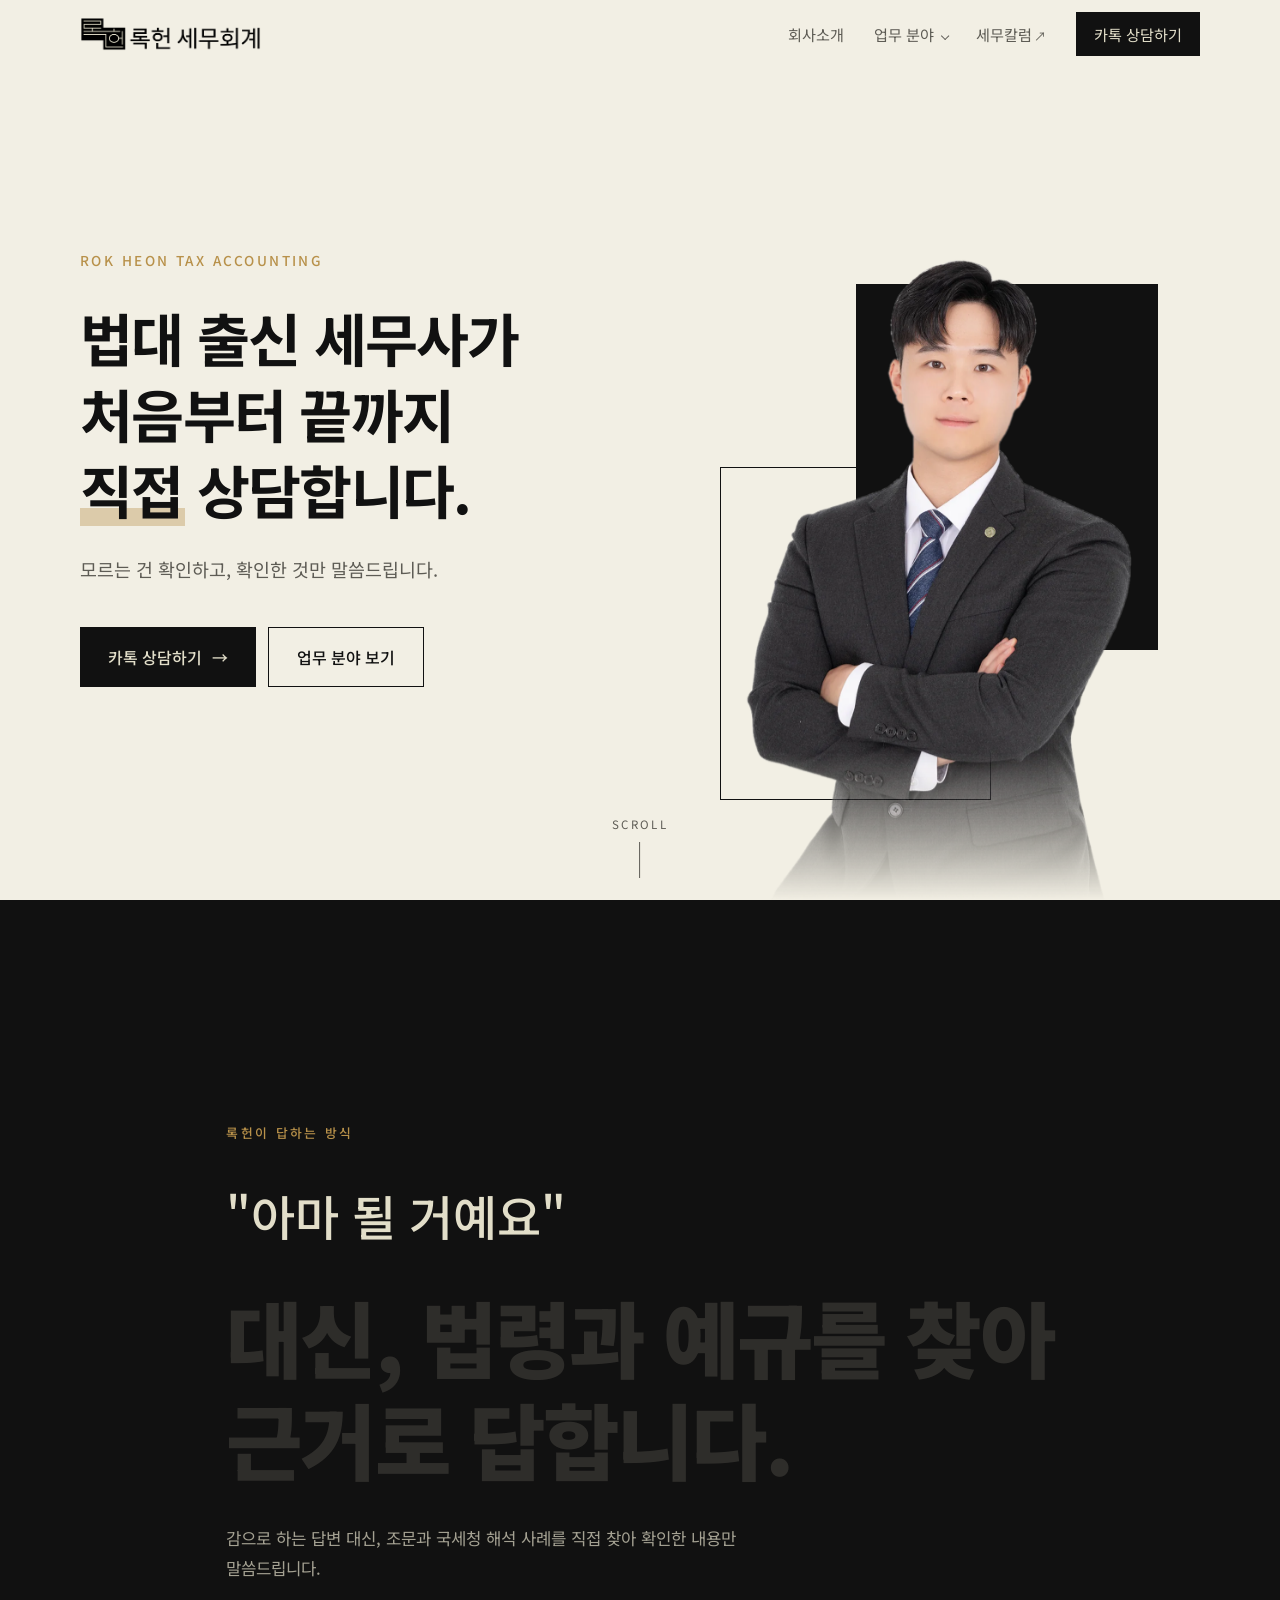
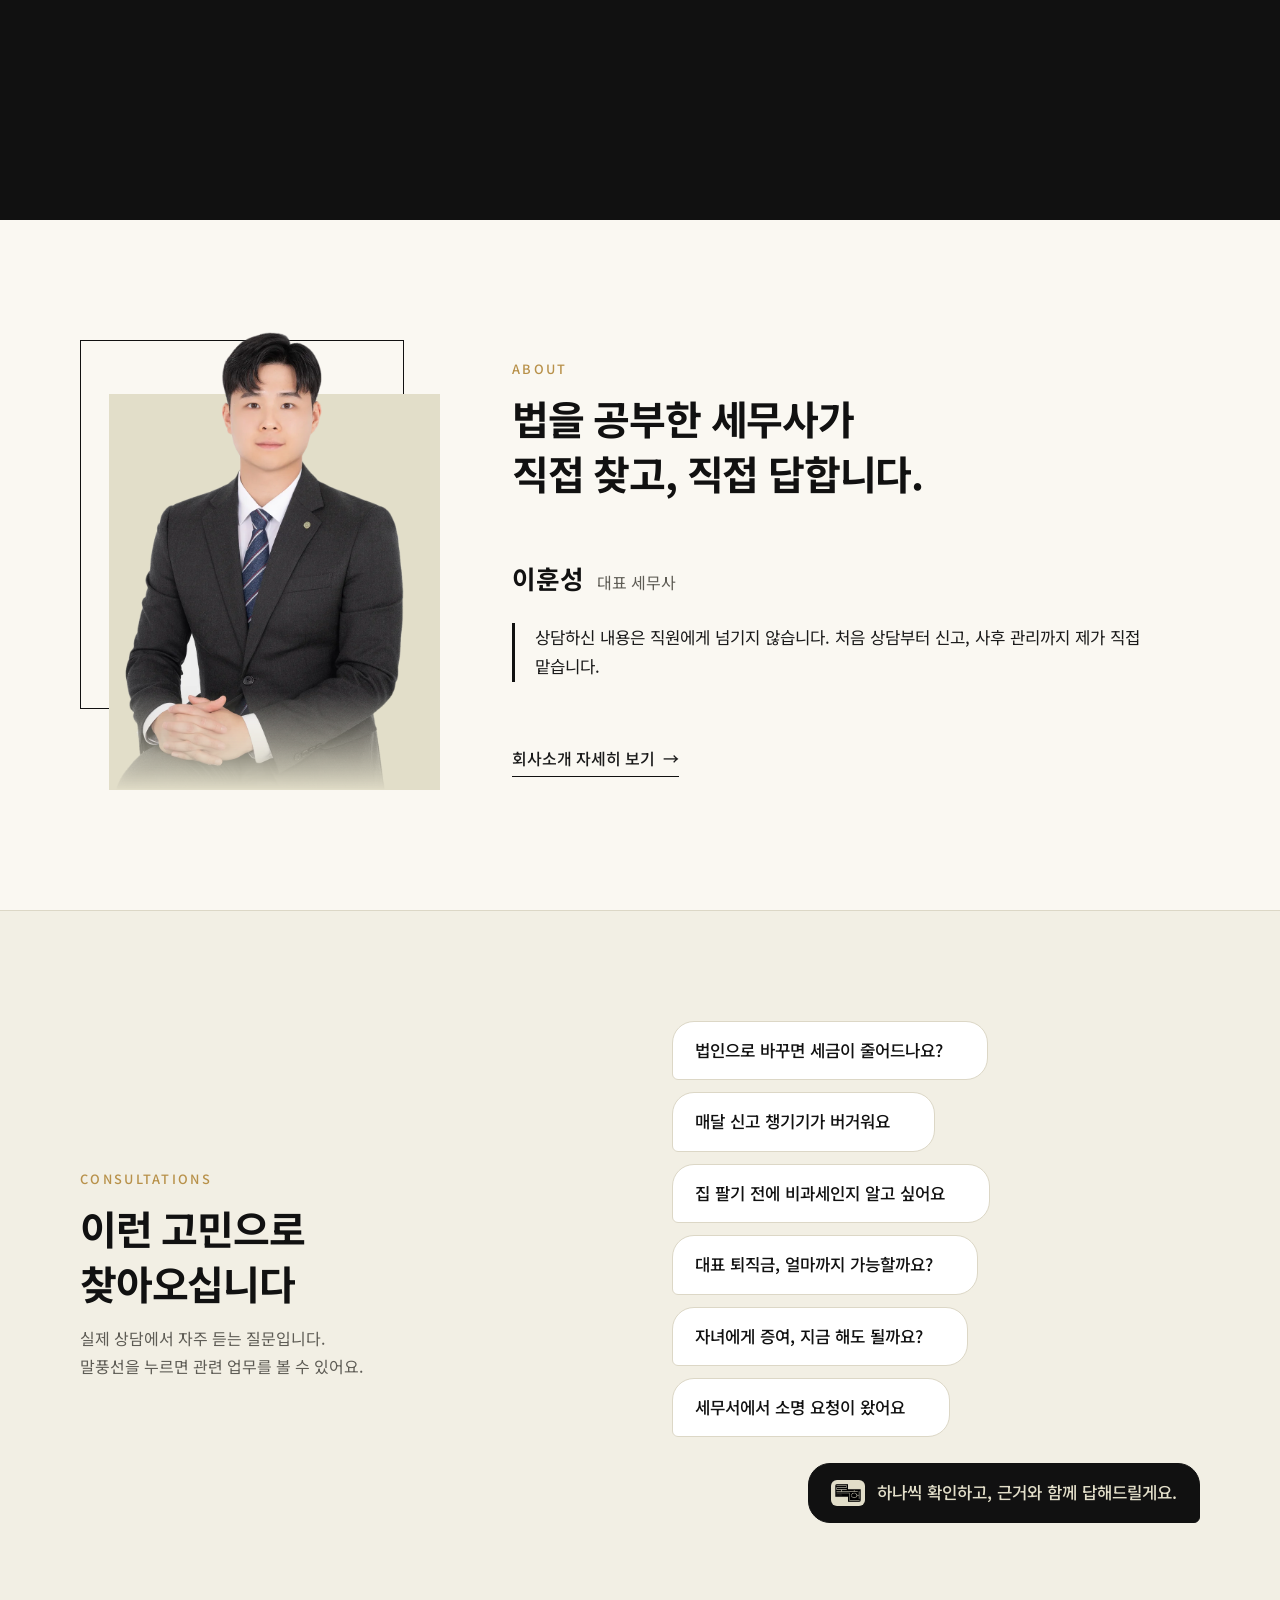
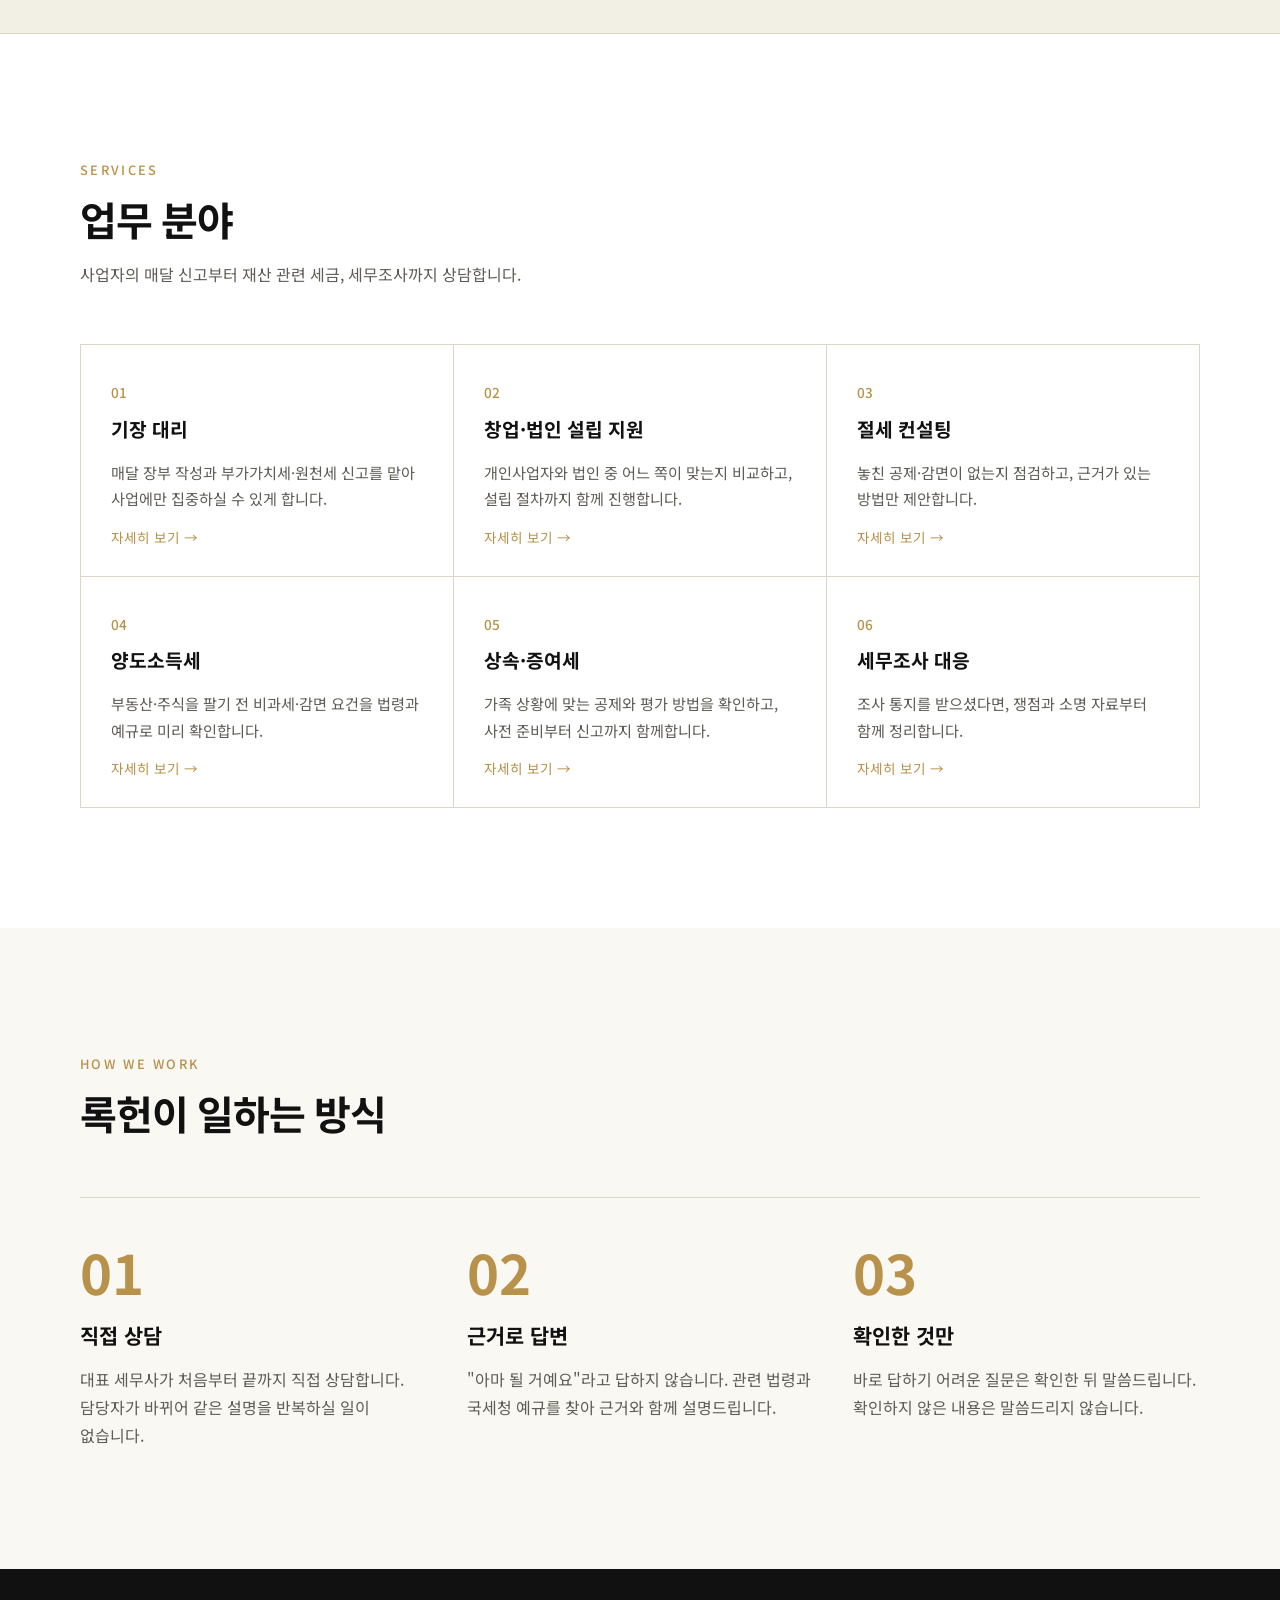
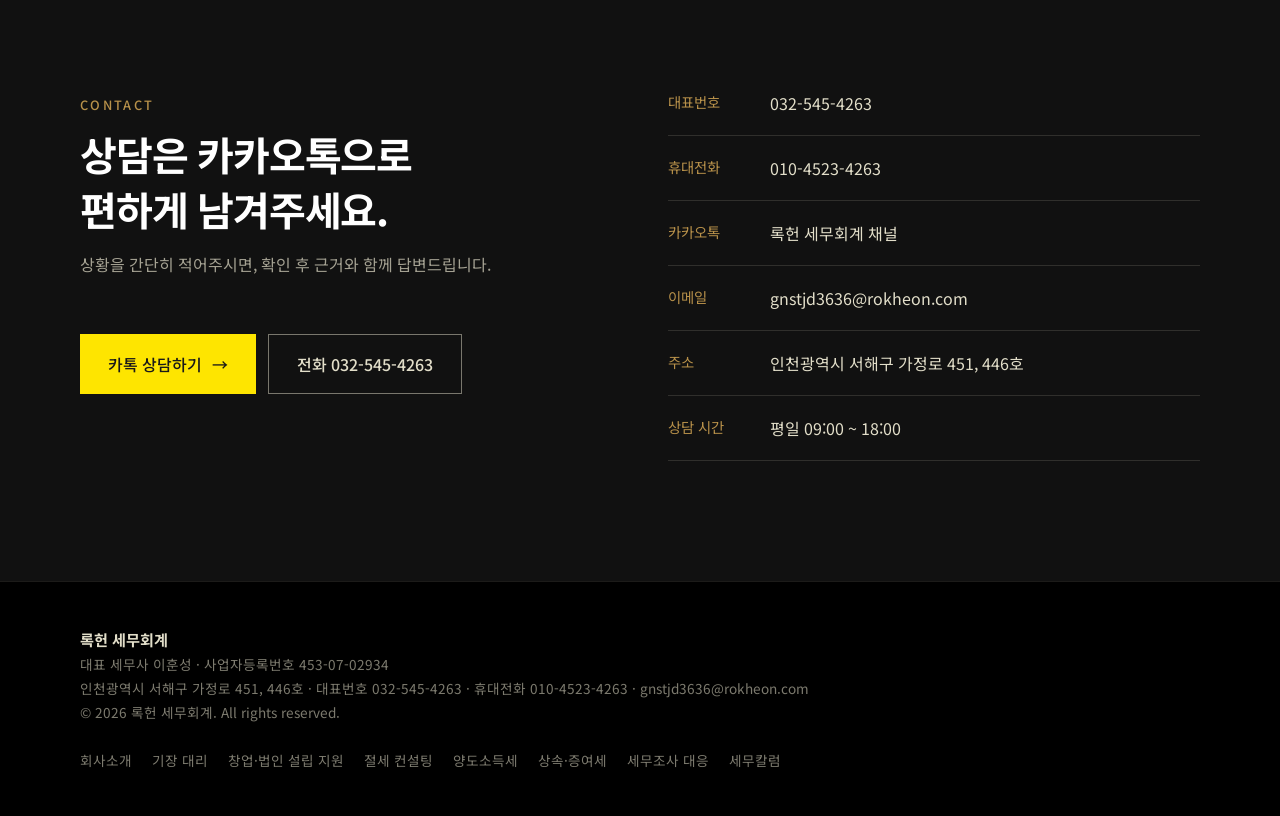
==== index.html @ 5a75ec94 "홈페이지: '이런 고민으로 찾아오십니다'를 메신저 말풍선 대화 형태로 간소화 Co-Authored-By: Claude Opus 5.5 <noreply@anthropic.com>" ====
<!doctype html>
<html lang="ko">
<head>
<meta charset="utf-8">
<meta name="viewport" content="width=device-width, initial-scale=1">
<title>록헌 세무회계</title>
<meta name="description" content="법대 출신 세무사가 처음부터 끝까지 직접 상담합니다. 법령과 예규를 근거로 답하는 록헌 세무회계.">
<meta property="og:title" content="록헌 세무회계">
<meta property="og:description" content="법대 출신 세무사가 처음부터 끝까지 직접 상담합니다. 법령과 예규를 근거로 답하는 록헌 세무회계.">
<link rel="icon" href="이미지/심볼.png">
<link rel="preconnect" href="https://fonts.googleapis.com">
<link rel="preconnect" href="https://fonts.gstatic.com" crossorigin>
<link href="https://fonts.googleapis.com/css2?family=Noto+Sans+KR:wght@400;500;700;900&display=swap" rel="stylesheet">
<link rel="stylesheet" href="css/style.css">
<script>document.documentElement.classList.add('js');</script>
</head>
<body>

<!-- 이 파일은 build.py가 만든 결과물입니다. 직접 고치지 말고 build.py 또는 _원본을 고친 뒤 다시 실행하세요. -->
<header class="site">
  <div class="wrap nav">
    <a href="index.html" class="logo"><img src="이미지/로고_가로.png" alt="록헌 세무회계"></a>
    <button class="burger" aria-label="메뉴 열기" aria-expanded="false"><i></i></button>
    <nav class="menu">
      <a href="about.html">회사소개</a>
      <div class="dd">
        <button class="dd-btn" aria-expanded="false">업무 분야<span class="chev"></span></button>
        <div class="dd-panel">
          <a href="services/bookkeeping.html">기장 대리 <span>→</span></a>
          <a href="services/startup.html">창업·법인 설립 지원 <span>→</span></a>
          <a href="services/tax-planning.html">절세 컨설팅 <span>→</span></a>
          <a href="services/capital-gains.html">양도소득세 <span>→</span></a>
          <a href="services/inheritance-gift.html">상속·증여세 <span>→</span></a>
          <a href="services/tax-audit.html">세무조사 대응 <span>→</span></a>
        </div>
      </div>
      <a href="https://blog.naver.com/rokheontax" target="_blank" rel="noopener">세무칼럼<span class="ext">↗</span></a>
      <a href="https://pf.kakao.com/_EGkQG/chat" target="_blank" rel="noopener" class="cta">카톡 상담하기</a>
    </nav>
  </div>
  <div class="progress"></div>
</header>

<main>
  <!-- 1. 메인 -->
  <div class="hero">
    <div class="wrap">
      <div class="hero-text">
        <p class="eyebrow fade-in" style="--d:.1s">ROK HEON TAX ACCOUNTING</p>
        <h1>
          <span class="line"><span style="--d:.2s">법대 출신 세무사가</span></span>
          <span class="line"><span style="--d:.35s">처음부터 끝까지</span></span>
          <span class="line"><span style="--d:.5s"><em>직접</em> 상담합니다.</span></span>
        </h1>
        <p class="sub fade-in" style="--d:.9s">모르는 건 확인하고, 확인한 것만 말씀드립니다.</p>
        <div class="btns fade-in" style="--d:1.1s">
          <a href="https://pf.kakao.com/_EGkQG/chat" target="_blank" rel="noopener" class="btn btn-dark">카톡 상담하기 <span class="arr">→</span></a>
          <a href="#services" class="btn btn-line">업무 분야 보기</a>
        </div>
      </div>
      <div class="hero-visual">
        <div class="blk blk-a"></div>
        <div class="blk blk-b"></div>
        <div class="person"><img src="이미지/대표_메인.webp" alt="록헌 세무회계 대표 세무사 이훈성"></div>
      </div>
    </div>
    <div class="scroll-hint">SCROLL<i></i></div>
  </div>

  <!-- 2. 원칙 문장 — 스크롤하면 한 단어씩 채워짐 -->
  <div class="statement" id="statement">
    <div class="sticky">
      <div class="wrap">
        <small>록헌이 답하는 방식</small><br>
        <span class="maybe">"아마 될 거예요"</span>
        <p class="big">
          <span class="w">대신,</span> <span class="w gold">법령</span><span class="w">과</span> <span class="w gold">예규</span><span class="w">를</span> <span class="w">찾아</span><br>
          <span class="w">근거로</span> <span class="w">답합니다.</span>
        </p>
        <p class="after">감으로 하는 답변 대신, 조문과 국세청 해석 사례를 직접 찾아 확인한 내용만 말씀드립니다.</p>
      </div>
    </div>
  </div>

  <!-- 3. 대표 소개 (요약) -->
  <section class="sec">
    <div class="wrap">
      <div class="about">
        <div class="about-visual" data-reveal>
          <div class="frame-line"></div>
          <div class="frame"></div>
          <img src="이미지/대표_소개.webp" alt="대표 세무사 이훈성">
        </div>
        <div>
          <div class="sec-head" data-reveal>
            <small>ABOUT</small>
            <h2>법을 공부한 세무사가<br>직접 찾고, 직접 답합니다.</h2>
          </div>
          <h3 data-reveal>이훈성 <span>대표 세무사</span></h3>
          <p class="quote" data-reveal style="--d:.1s">상담하신 내용은 직원에게 넘기지 않습니다. 처음 상담부터 신고, 사후 관리까지 제가 직접 맡습니다.</p>
          <a href="about.html" class="more" data-reveal style="--d:.2s">회사소개 자세히 보기 <span class="arr">→</span></a>
        </div>
      </div>
    </div>
  </section>

  <!-- 이런 고민으로 찾아오십니다 — 메신저 대화처럼 하나씩 나타나는 말풍선 (질문 목록은 build.py WORRIES) -->
  <section class="worries" aria-labelledby="worries-title">
    <div class="wrap worries-grid">
      <div class="sec-head" data-reveal>
        <small>CONSULTATIONS</small>
        <h2 id="worries-title">이런 고민으로<br>찾아오십니다</h2>
        <p>실제 상담에서 자주 듣는 질문입니다.<br>말풍선을 누르면 관련 업무를 볼 수 있어요.</p>
      </div>
      <div class="chat">
        <a class="msg" href="services/startup.html" data-reveal style="--d:0.00s">법인으로 바꾸면 세금이 줄어드나요?</a>
        <a class="msg" href="services/bookkeeping.html" data-reveal style="--d:0.12s">매달 신고 챙기기가 버거워요</a>
        <a class="msg" href="services/capital-gains.html" data-reveal style="--d:0.24s">집 팔기 전에 비과세인지 알고 싶어요</a>
        <a class="msg" href="services/tax-planning.html" data-reveal style="--d:0.36s">대표 퇴직금, 얼마까지 가능할까요?</a>
        <a class="msg" href="services/inheritance-gift.html" data-reveal style="--d:0.48s">자녀에게 증여, 지금 해도 될까요?</a>
        <a class="msg" href="services/tax-audit.html" data-reveal style="--d:0.60s">세무서에서 소명 요청이 왔어요</a>
        <p class="msg me" data-reveal style="--d:0.82s"><img src="이미지/심볼.png" alt="록헌">하나씩 확인하고, 근거와 함께 답해드릴게요.</p>
      </div>
    </div>
  </section>

  <!-- 4. 업무 분야 -->
  <section id="services" class="sec bg-white">
    <div class="wrap">
      <div class="sec-head" data-reveal>
        <small>SERVICES</small>
        <h2>업무 분야</h2>
        <p>사업자의 매달 신고부터 재산 관련 세금, 세무조사까지 상담합니다.</p>
      </div>
      <div class="cards">
        <a class="card" href="services/bookkeeping.html" data-reveal style="--d:0.00s"><div class="num">01</div><h4>기장 대리</h4><p>매달 장부 작성과 부가가치세·원천세 신고를 맡아 사업에만 집중하실 수 있게 합니다.</p><span class="go">자세히 보기 <span class="arr">→</span></span></a>
        <a class="card" href="services/startup.html" data-reveal style="--d:0.08s"><div class="num">02</div><h4>창업·법인 설립 지원</h4><p>개인사업자와 법인 중 어느 쪽이 맞는지 비교하고, 설립 절차까지 함께 진행합니다.</p><span class="go">자세히 보기 <span class="arr">→</span></span></a>
        <a class="card" href="services/tax-planning.html" data-reveal style="--d:0.16s"><div class="num">03</div><h4>절세 컨설팅</h4><p>놓친 공제·감면이 없는지 점검하고, 근거가 있는 방법만 제안합니다.</p><span class="go">자세히 보기 <span class="arr">→</span></span></a>
        <a class="card" href="services/capital-gains.html" data-reveal style="--d:0.24s"><div class="num">04</div><h4>양도소득세</h4><p>부동산·주식을 팔기 전 비과세·감면 요건을 법령과 예규로 미리 확인합니다.</p><span class="go">자세히 보기 <span class="arr">→</span></span></a>
        <a class="card" href="services/inheritance-gift.html" data-reveal style="--d:0.32s"><div class="num">05</div><h4>상속·증여세</h4><p>가족 상황에 맞는 공제와 평가 방법을 확인하고, 사전 준비부터 신고까지 함께합니다.</p><span class="go">자세히 보기 <span class="arr">→</span></span></a>
        <a class="card" href="services/tax-audit.html" data-reveal style="--d:0.40s"><div class="num">06</div><h4>세무조사 대응</h4><p>조사 통지를 받으셨다면, 쟁점과 소명 자료부터 함께 정리합니다.</p><span class="go">자세히 보기 <span class="arr">→</span></span></a>
      </div>
    </div>
  </section>

  <!-- 5. 일하는 방식 -->
  <section class="sec">
    <div class="wrap">
      <div class="sec-head" data-reveal>
        <small>HOW WE WORK</small>
        <h2>록헌이 일하는 방식</h2>
      </div>
      <div class="steps">
        <div class="step" data-reveal style="--d:0.00s"><div class="n">01</div><b>직접 상담</b><p>대표 세무사가 처음부터 끝까지 직접 상담합니다. 담당자가 바뀌어 같은 설명을 반복하실 일이 없습니다.</p></div>
        <div class="step" data-reveal style="--d:0.12s"><div class="n">02</div><b>근거로 답변</b><p>&quot;아마 될 거예요&quot;라고 답하지 않습니다. 관련 법령과 국세청 예규를 찾아 근거와 함께 설명드립니다.</p></div>
        <div class="step" data-reveal style="--d:0.24s"><div class="n">03</div><b>확인한 것만</b><p>바로 답하기 어려운 질문은 확인한 뒤 말씀드립니다. 확인하지 않은 내용은 말씀드리지 않습니다.</p></div>
      </div>
    </div>
  </section>

  <!-- 6. 상담 안내 -->
  <section id="contact" class="sec contact">
    <div class="wrap">
      <div class="contact-grid">
        <div data-reveal>
          <div class="sec-head">
            <small>CONTACT</small>
            <h2>상담은 카카오톡으로<br>편하게 남겨주세요.</h2>
            <p>상황을 간단히 적어주시면, 확인 후 근거와 함께 답변드립니다.</p>
          </div>
          <div class="btns">
            <a href="https://pf.kakao.com/_EGkQG/chat" target="_blank" rel="noopener" class="btn btn-kakao">카톡 상담하기 <span class="arr">→</span></a>
            <a href="tel:0325454263" class="btn btn-cream-line">전화 032-545-4263</a>
          </div>
        </div>
        <div data-reveal style="--d:.15s">
          <dl class="info">
            <div><dt>대표번호</dt><dd><a href="tel:0325454263">032-545-4263</a></dd></div>
            <div><dt>휴대전화</dt><dd><a href="tel:01045234263">010-4523-4263</a></dd></div>
            <div><dt>카카오톡</dt><dd><a href="https://pf.kakao.com/_EGkQG/chat" target="_blank" rel="noopener">록헌 세무회계 채널</a></dd></div>
            <div><dt>이메일</dt><dd><a href="mailto:gnstjd3636@rokheon.com">gnstjd3636@rokheon.com</a></dd></div>
            <div><dt>주소</dt><dd>인천광역시 서해구 가정로 451, 446호</dd></div>
            <div><dt>상담 시간</dt><dd>평일 09:00 ~ 18:00</dd></div>
          </dl>
        </div>
      </div>
    </div>
  </section>

</main>

<footer class="site">
  <div class="wrap">
    <div>
      <b>록헌 세무회계</b><br>
      대표 세무사 이훈성 · 사업자등록번호 453-07-02934<br>
      인천광역시 서해구 가정로 451, 446호 · 대표번호 032-545-4263 · 휴대전화 010-4523-4263 · gnstjd3636@rokheon.com<br>
      © 2026 록헌 세무회계. All rights reserved.
    </div>
    <nav>
      <a href="about.html">회사소개</a><a href="services/bookkeeping.html">기장 대리</a><a href="services/startup.html">창업·법인 설립 지원</a><a href="services/tax-planning.html">절세 컨설팅</a><a href="services/capital-gains.html">양도소득세</a><a href="services/inheritance-gift.html">상속·증여세</a><a href="services/tax-audit.html">세무조사 대응</a><a href="https://blog.naver.com/rokheontax" target="_blank" rel="noopener">세무칼럼</a>
    </nav>
  </div>
</footer>

<div class="mbar">
  <a href="tel:0325454263" class="tel">전화하기</a>
  <a href="https://pf.kakao.com/_EGkQG/chat" target="_blank" rel="noopener" class="kakao">카톡 상담하기</a>
</div>

<script src="js/main.js"></script>
</body>
</html>
---- css/style.css ----
/* 록헌 세무회계 — 로고 색상 기준: 검정 + 크림 + 골드 */
:root {
  --black: #111111;
  --black-2: #262626;
  --cream: #e2dec9;
  --cream-bg: #f2efe4;
  --gold: #b8914a;
  --ink: #1a1a1a;
  --muted: #5e5c55;
  --line: #dcd7c6;
  --bg: #faf8f2;
  --white: #ffffff;
  --max: 1160px;
  --ease: cubic-bezier(0.2, 0.7, 0.2, 1);
}
* { box-sizing: border-box; margin: 0; padding: 0; }
html { scroll-behavior: smooth; scroll-padding-top: 72px; }
body {
  font-family: "Noto Sans KR", system-ui, sans-serif;
  color: var(--ink);
  background: var(--bg);
  line-height: 1.75;
  word-break: keep-all;
  overflow-x: hidden;
}
a { color: inherit; text-decoration: none; }
img { max-width: 100%; display: block; }
button { font: inherit; }
.wrap { max-width: var(--max); margin: 0 auto; padding: 0 20px; }

/* 시안용 빈칸 표시 — 실제 내용이 들어가면 class="todo" 제거 */
.todo {
  background: #fff3c4;
  outline: 1px dashed #c9a227;
  padding: 0 4px;
  border-radius: 3px;
}

/* ── 스크롤 등장 효과 ── */
.js [data-reveal] {
  opacity: 0; transform: translateY(36px);
  transition: opacity 0.9s var(--ease), transform 0.9s var(--ease);
  transition-delay: var(--d, 0s);
}
.js [data-reveal].in { opacity: 1; transform: none; }

/* ── 헤더 ── */
header.site {
  position: fixed; top: 0; left: 0; right: 0; z-index: 50;
  transition: background 0.35s, box-shadow 0.35s;
}
header.site.scrolled { background: rgba(250, 248, 242, 0.95); backdrop-filter: blur(10px); box-shadow: 0 1px 0 var(--line); }
.progress { position: absolute; left: 0; bottom: -1px; height: 2px; width: 100%; background: var(--gold); transform-origin: left; transform: scaleX(var(--sp, 0)); }
.nav { display: flex; align-items: center; justify-content: space-between; height: 68px; }
.logo img { height: 34px; width: auto; }
.menu { display: flex; align-items: center; gap: 30px; font-size: 0.95rem; color: var(--muted); }
.menu > a, .dd-btn { position: relative; color: var(--muted); background: none; border: 0; cursor: pointer; padding: 0; }
.menu > a:not(.cta)::after, .dd-btn::after {
  content: ""; position: absolute; left: 0; right: 0; bottom: -4px; height: 1px; background: var(--black);
  transform: scaleX(0); transition: transform 0.3s var(--ease);
}
.menu > a:not(.cta):hover, .dd:hover .dd-btn, .menu > a.on, .dd-btn.on { color: var(--black); }
.menu > a:not(.cta):hover::after, .dd:hover .dd-btn::after, .menu > a.on::after, .dd-btn.on::after { transform: scaleX(1); }
.chev { display: inline-block; width: 6px; height: 6px; border-right: 1.5px solid currentColor; border-bottom: 1.5px solid currentColor; transform: rotate(45deg) translateY(-3px); margin-left: 6px; transition: transform 0.25s; }
.ext { font-size: 0.8em; margin-left: 2px; }
.menu .cta { color: var(--cream); background: var(--black); padding: 9px 18px; transition: background 0.2s; }
.menu .cta:hover { background: var(--black-2); color: var(--white); }

/* 업무 분야 드롭다운 */
.dd { position: relative; }
.dd-panel {
  position: absolute; top: calc(100% + 22px); left: 50%; width: 250px;
  background: var(--white); border: 1px solid var(--line); box-shadow: 0 16px 40px rgba(17, 17, 17, 0.08);
  padding: 10px 0; opacity: 0; visibility: hidden; transform: translate(-50%, -8px);
  transition: opacity 0.25s var(--ease), transform 0.25s var(--ease), visibility 0.25s;
}
.dd-panel::before { content: ""; position: absolute; left: 0; right: 0; top: -24px; height: 24px; } /* 마우스 이동 중 닫힘 방지 */
.dd:hover .dd-panel, .dd:focus-within .dd-panel { opacity: 1; visibility: visible; transform: translate(-50%, 0); }
.dd:hover .chev { transform: rotate(225deg) translateY(-1px); }
.dd-panel a { display: flex; justify-content: space-between; padding: 10px 22px; color: var(--ink); transition: background 0.2s, padding 0.2s; }
.dd-panel a:hover, .dd-panel a.on { background: var(--cream-bg); padding-left: 26px; }
.dd-panel a span { color: var(--gold); opacity: 0; transition: opacity 0.2s; }
.dd-panel a:hover span { opacity: 1; }

.burger { display: none; background: none; border: 0; width: 40px; height: 40px; cursor: pointer; }
.burger i, .burger i::before, .burger i::after {
  display: block; width: 22px; height: 2px; background: var(--black);
  position: relative; margin: 0 auto; content: ""; transition: 0.25s;
}
.burger i::before { position: absolute; top: -7px; }
.burger i::after { position: absolute; top: 7px; }
.burger[aria-expanded="true"] i { background: transparent; }
.burger[aria-expanded="true"] i::before { top: 0; transform: rotate(45deg); }
.burger[aria-expanded="true"] i::after { top: 0; transform: rotate(-45deg); }

/* ── 버튼 ── */
.btns { margin-top: 42px; display: flex; gap: 12px; flex-wrap: wrap; }
.btn { display: inline-flex; align-items: center; gap: 10px; padding: 15px 28px; font-weight: 500; transition: 0.25s var(--ease); }
.btn .arr { transition: transform 0.25s var(--ease); }
.btn:hover .arr { transform: translateX(4px); }
.btn-dark { background: var(--black); color: var(--cream); }
.btn-dark:hover { background: var(--black-2); color: var(--white); }
.btn-line { border: 1px solid var(--black); color: var(--black); }
.btn-line:hover { background: var(--black); color: var(--cream); }
.btn-kakao { background: #fee500; color: #191919; }
.btn-kakao:hover { background: #f5dc00; }
.btn-cream-line { border: 1px solid rgba(226, 222, 201, 0.5); color: var(--cream); }
.btn-cream-line:hover { background: var(--cream); color: var(--black); }

/* ── 홈: 히어로 ── */
.hero { position: relative; background: var(--cream-bg); min-height: 100svh; padding-top: 68px; overflow: hidden; }
.hero .wrap { display: grid; grid-template-columns: 1.1fr 1fr; gap: 24px; min-height: calc(100svh - 68px); }
.hero-text { align-self: center; padding: 48px 0 80px; transform: translateY(calc(var(--hp, 0) * -60px)); opacity: calc(1 - var(--hp, 0) * 1.4); }
.eyebrow { color: var(--gold); font-size: 0.85rem; font-weight: 500; letter-spacing: 0.18em; margin-bottom: 26px; }
.hero h1 { font-size: clamp(2.1rem, 4.8vw, 3.6rem); line-height: 1.32; font-weight: 700; letter-spacing: -0.03em; color: var(--black); }
.hero h1 em { font-style: normal; position: relative; }
.hero h1 em::after {
  content: ""; position: absolute; left: -2px; right: -2px; bottom: 0.08em; height: 0.32em; z-index: -1;
  background: rgba(184, 145, 74, 0.38); transform-origin: left; transform: scaleX(0);
  animation: grow 0.9s 1.1s var(--ease) forwards;
}
.hero .sub { margin-top: 26px; font-size: clamp(1rem, 1.8vw, 1.15rem); color: var(--muted); }
.line { display: block; overflow: hidden; }
.line > span { display: inline-block; transform: translateY(110%); animation: rise 1s var(--ease) forwards; animation-delay: var(--d, 0s); }
.fade-in { opacity: 0; animation: fade 1s var(--ease) forwards; animation-delay: var(--d, 0s); }
@keyframes rise { to { transform: none; } }
@keyframes fade { to { opacity: 1; } }
@keyframes grow { to { transform: scaleX(1); } }

/* 로고의 엇갈린 두 사각형을 배경 도형으로 */
.hero-visual { position: relative; align-self: end; height: 100%; min-height: 520px; }
.blk { position: absolute; }
.blk-a { right: 8%; top: 26%; width: 58%; height: 44%; background: var(--black); transform: translateY(calc(var(--hp, 0) * -160px)); }
.blk-b { left: 8%; top: 48%; width: 52%; height: 40%; border: 1.5px solid var(--black); transform: translateY(calc(var(--hp, 0) * -70px)); }
.blk-a::after { content: "ROK HEON"; position: absolute; left: 22px; bottom: 16px; color: var(--cream); font-size: 0.75rem; letter-spacing: 0.14em; }
.person { position: absolute; bottom: 0; left: 50%; width: min(74%, 390px); transform: translate(-50%, calc(var(--hp, 0) * 50px)); }
.person img { width: 100%; opacity: 0; animation: fade 1.4s 0.3s var(--ease) forwards; }
.hero-visual .blk { opacity: 0; animation: fade 1.2s var(--ease) forwards; }
.hero-visual .blk-b { animation-delay: 0.2s; }
.scroll-hint {
  position: absolute; left: 50%; bottom: 22px; transform: translateX(-50%); z-index: 2;
  font-size: 0.72rem; letter-spacing: 0.2em; color: var(--muted); display: flex; flex-direction: column; align-items: center; gap: 8px;
  opacity: calc(1 - var(--hp, 0) * 4);
}
.scroll-hint i { width: 1px; height: 36px; background: var(--muted); transform-origin: top; animation: drip 1.8s infinite var(--ease); }
@keyframes drip { 0% { transform: scaleY(0); } 50% { transform: scaleY(1); transform-origin: top; } 51% { transform-origin: bottom; } 100% { transform: scaleY(0); transform-origin: bottom; } }

/* ── 홈: 원칙 문장 (스크롤 고정) ── */
.statement { position: relative; height: 280vh; background: var(--black); color: var(--cream); }
.statement .sticky { position: sticky; top: 0; height: 100svh; display: flex; align-items: center; overflow: hidden; }
.statement small { color: var(--gold); letter-spacing: 0.18em; font-size: 0.8rem; font-weight: 500; }
.maybe {
  display: inline-block; position: relative; margin-top: 28px;
  font-size: clamp(1.6rem, 4.2vw, 3rem); font-weight: 500; color: rgba(226, 222, 201, calc(1 - var(--strike, 0) * 0.6));
}
.maybe::after {
  content: ""; position: absolute; left: -4%; right: -4%; top: 54%; height: 3px; background: var(--gold);
  transform-origin: left; transform: scaleX(var(--strike, 0));
}
.big { margin-top: 28px; font-size: clamp(2.2rem, 6.6vw, 5.2rem); font-weight: 900; line-height: 1.22; letter-spacing: -0.035em; }
.big .w { color: rgba(226, 222, 201, 0.14); transition: color 0.45s var(--ease); }
.big .w.on { color: var(--cream); }
.big .w.gold.on { color: var(--gold); }
.statement .after { margin-top: 36px; max-width: 560px; color: rgba(226, 222, 201, 0.7); font-size: 1.05rem; opacity: var(--tail, 0); transform: translateY(calc((1 - var(--tail, 0)) * 20px)); }

/* ── 섹션 공통 ── */
section.sec { padding: 120px 0; }
.sec-head { margin-bottom: 56px; }
.sec-head small { color: var(--gold); letter-spacing: 0.18em; font-size: 0.8rem; font-weight: 500; }
.sec-head h2 { font-size: clamp(1.7rem, 3.4vw, 2.5rem); color: var(--black); margin-top: 10px; line-height: 1.36; letter-spacing: -0.03em; }
.sec-head p { color: var(--muted); margin-top: 14px; }
.more { display: inline-flex; gap: 8px; margin-top: 32px; font-weight: 500; border-bottom: 1px solid var(--black); padding-bottom: 4px; }
.more:hover .arr { transform: translateX(4px); }
.more .arr { transition: transform 0.25s var(--ease); }
.bg-white { background: var(--white); }
.bg-cream { background: var(--cream-bg); }

/* ── 대표 소개 ── */
.about { display: grid; grid-template-columns: 360px 1fr; gap: 72px; align-items: center; }
.about-visual { position: relative; aspect-ratio: 4 / 5; }
.about-visual .frame { position: absolute; inset: 12% 0 0 8%; background: var(--cream); }
.about-visual .frame-line { position: absolute; inset: 0 10% 18% 0; border: 1.5px solid var(--black); }
.about-visual img { position: absolute; bottom: 0; left: 50%; width: 80%; transform: translateX(-50%); }
.js .about-visual img { clip-path: inset(100% 0 0 0); transition: clip-path 1.3s var(--ease); }
.js .about-visual.in img { clip-path: inset(0 0 0 0); }
.js .about-visual .frame { transform: scaleY(0); transform-origin: bottom; transition: transform 1s var(--ease); }
.js .about-visual.in .frame { transform: none; }
.about h3 { font-size: 1.6rem; color: var(--black); }
.about h3 span { font-size: 1rem; color: var(--muted); font-weight: 400; margin-left: 6px; }
.about .quote { margin: 22px 0 30px; padding-left: 20px; border-left: 3px solid var(--black); font-size: 1.05rem; }
.career { list-style: none; display: grid; gap: 10px; }
.career li { display: flex; gap: 12px; color: var(--muted); }
.career li::before { content: ""; width: 6px; height: 6px; background: var(--gold); margin-top: 11px; flex: none; }

/* 록헌의 의미 */
.meaning { display: grid; grid-template-columns: auto 1fr; gap: 64px; align-items: center; }
.meaning .hanja { display: flex; gap: 16px; }
.meaning .hanja div { width: 150px; aspect-ratio: 1; background: var(--black); color: var(--cream); display: flex; flex-direction: column; align-items: center; justify-content: center; gap: 10px; }
.meaning .hanja div:nth-child(2) { background: none; color: var(--black); border: 1.5px solid var(--black); transform: translateY(40px); }
.meaning .hanja b { font-size: 3.6rem; font-weight: 500; line-height: 1; display: block; }
.meaning .hanja span { font-size: 0.85rem; letter-spacing: 0.1em; opacity: 0.8; }
.meaning p { color: var(--muted); font-size: 1.05rem; margin-top: 16px; }
.meaning p strong { color: var(--black); }

/* ── 이런 고민으로 찾아오십니다 (메신저 말풍선) ── */
.worries { background: var(--cream-bg); border-top: 1px solid var(--line); border-bottom: 1px solid var(--line); padding: 110px 0; }
.worries-grid { display: grid; grid-template-columns: 1fr 1fr; gap: 64px; align-items: center; }
.worries .sec-head { margin-bottom: 0; }
.chat { display: flex; flex-direction: column; align-items: flex-start; gap: 12px; }
.msg {
  max-width: 90%; padding: 14px 22px; background: var(--white); border: 1px solid var(--line);
  border-radius: 22px 22px 22px 6px; font-size: 1.05rem; font-weight: 500; color: var(--black);
  transition: border-color 0.25s, transform 0.25s var(--ease);
}
a.msg:hover { border-color: var(--black); transform: translateX(4px); }
a.msg::after { content: " →"; color: var(--gold); opacity: 0; transition: opacity 0.25s; }
a.msg:hover::after { opacity: 1; }
.msg.me {
  align-self: flex-end; display: flex; align-items: center; gap: 12px; margin-top: 14px;
  background: var(--black); border-color: var(--black); color: var(--cream); border-radius: 22px 22px 6px 22px;
}
.msg.me img { width: 34px; height: auto; background: var(--cream); padding: 4px; border-radius: 6px; }

/* ── 업무 분야 카드 ── */
.cards { display: grid; grid-template-columns: repeat(3, 1fr); border-top: 1px solid var(--line); border-left: 1px solid var(--line); }
.card { position: relative; display: block; padding: 36px 30px 64px; border-right: 1px solid var(--line); border-bottom: 1px solid var(--line); overflow: hidden; }
.card::before { content: ""; position: absolute; inset: 0; background: var(--black); transform: translateY(101%); transition: transform 0.45s var(--ease); }
.card > * { position: relative; transition: color 0.35s; }
.card:hover::before { transform: none; }
.card:hover h4 { color: var(--cream); }
.card:hover p { color: rgba(226, 222, 201, 0.75); }
.card .num { color: var(--gold); font-size: 0.85rem; font-weight: 500; }
.card h4 { font-size: 1.2rem; color: var(--black); margin: 8px 0 12px; }
.card p { color: var(--muted); font-size: 0.95rem; }
.card .go { position: absolute; left: 30px; bottom: 26px; font-size: 0.85rem; color: var(--gold); }
.card .go .arr { display: inline-block; transition: transform 0.25s var(--ease); }
.card:hover .go .arr { transform: translateX(6px); }

/* ── 일하는 방식 / 진행 순서 ── */
.steps { position: relative; display: grid; grid-template-columns: repeat(3, 1fr); gap: 40px; padding-top: 48px; }
.steps.four { grid-template-columns: repeat(4, 1fr); gap: 32px; }
.steps::before { content: ""; position: absolute; top: 0; left: 0; right: 0; height: 1px; background: var(--line); }
.steps::after { content: ""; position: absolute; top: -1px; left: 0; right: 0; height: 3px; background: var(--black); transform-origin: left; transform: scaleX(var(--lp, 0)); }
.step .n { font-size: 3.4rem; font-weight: 700; line-height: 1; color: var(--gold); }
.steps.four .step .n { font-size: 2.6rem; }
.step b { display: block; font-size: 1.3rem; color: var(--black); margin: 18px 0 12px; }
.step p { color: var(--muted); }

/* ── 상담 안내 (검정 띠) ── */
.contact { background: var(--black); color: var(--cream); }
.contact .sec-head h2 { color: var(--white); }
.contact .sec-head p { color: rgba(226, 222, 201, 0.7); }
.contact-grid { display: grid; grid-template-columns: 1fr 1fr; gap: 56px; align-items: start; }
.contact .btns { margin-top: 0; }
.info { display: grid; gap: 18px; }
.info div { display: grid; grid-template-columns: 90px 1fr; gap: 12px; padding-bottom: 18px; border-bottom: 1px solid rgba(226, 222, 201, 0.15); }
.info dt { color: var(--gold); font-size: 0.9rem; }
.contact .todo, .cta-band .todo { background: rgba(255, 243, 196, 0.12); outline-color: var(--gold); color: inherit; }
.map {
  aspect-ratio: 16 / 10;
  border: 1px dashed rgba(226, 222, 201, 0.3);
  display: flex; align-items: center; justify-content: center; color: rgba(226, 222, 201, 0.5); font-size: 0.9rem;
}
.map.light { border-color: var(--gold); color: var(--muted); background: var(--cream-bg); }
.cta-band { background: var(--black); color: var(--cream); padding: 96px 0; }
.cta-band .wrap { display: flex; justify-content: space-between; align-items: center; gap: 40px; flex-wrap: wrap; }
.cta-band h2 { font-size: clamp(1.5rem, 3vw, 2.2rem); color: var(--white); line-height: 1.4; letter-spacing: -0.02em; }
.cta-band p { color: rgba(226, 222, 201, 0.7); margin-top: 10px; }
.cta-band .btns { margin-top: 0; }

/* ── 서브 페이지 머리 ── */
.page-hero { position: relative; background: var(--cream-bg); padding: 168px 0 96px; overflow: hidden; border-bottom: 1px solid var(--line); }
.page-hero .crumb { font-size: 0.85rem; color: var(--muted); margin-bottom: 18px; }
.page-hero .crumb a:hover { color: var(--black); }
.page-hero h1 { font-size: clamp(2.2rem, 5vw, 3.8rem); font-weight: 700; letter-spacing: -0.03em; color: var(--black); line-height: 1.25; }
.page-hero .lead { margin-top: 20px; font-size: clamp(1.05rem, 2vw, 1.3rem); color: var(--muted); max-width: 640px; }
.page-hero .deco { position: absolute; right: 6%; top: 50%; width: 280px; height: 200px; transform: translateY(calc(-30% + var(--hp, 0) * -80px)); }
.page-hero .deco::before, .page-hero .deco::after { content: ""; position: absolute; width: 58%; height: 62%; }
.page-hero .deco::before { left: 0; top: 0; background: var(--black); }
.page-hero .deco::after { right: 0; bottom: 0; border: 1.5px solid var(--black); }

/* 서브 페이지: 대상·확인 항목 */
.split { display: grid; grid-template-columns: 1fr 1fr; gap: 64px; }
.checklist { list-style: none; display: grid; gap: 0; border-top: 1px solid var(--line); }
.checklist li { display: flex; gap: 18px; padding: 22px 0; border-bottom: 1px solid var(--line); font-size: 1.05rem; }
.checklist li i { font-style: normal; color: var(--gold); font-weight: 700; flex: none; width: 28px; }
.checklist.dark { border-color: rgba(226, 222, 201, 0.2); }
.checklist.dark li { border-color: rgba(226, 222, 201, 0.2); color: var(--cream); }
.basis { margin-top: 28px; font-size: 0.9rem; color: var(--muted); padding: 18px 22px; border-left: 3px solid var(--gold); background: var(--cream-bg); }

/* 다른 업무 바로가기 */
.others { display: flex; flex-wrap: wrap; gap: 10px; }
.others a { border: 1px solid var(--line); padding: 10px 18px; transition: 0.2s; background: var(--white); }
.others a:hover { border-color: var(--black); background: var(--black); color: var(--cream); }

/* ── 푸터 ── */
footer.site { background: #000; color: rgba(226, 222, 201, 0.55); font-size: 0.85rem; padding: 44px 0; border-top: 1px solid rgba(226, 222, 201, 0.12); }
footer.site .wrap { display: flex; justify-content: space-between; gap: 24px; flex-wrap: wrap; }
footer.site b { color: var(--cream); font-size: 0.95rem; }
footer.site nav { display: flex; gap: 20px; flex-wrap: wrap; }
footer.site nav a:hover { color: var(--cream); }
footer.site .todo { background: rgba(255, 243, 196, 0.12); outline-color: var(--gold); }

/* 모바일 하단 고정 버튼 (전화 / 카톡) */
.mbar { display: none; }

/* ── 태블릿 ── */
@media (max-width: 960px) {
  .menu { gap: 22px; }
  .about { grid-template-columns: 320px 1fr; gap: 44px; }
  .cards { grid-template-columns: repeat(2, 1fr); }
  .steps { gap: 28px; }
  .steps.four { grid-template-columns: repeat(2, 1fr); row-gap: 44px; }
  .meaning { grid-template-columns: 1fr; gap: 72px; }
  .page-hero .deco { width: 180px; height: 130px; right: 3%; opacity: 0.9; }
}
/* ── 모바일 ── */
@media (max-width: 760px) {
  section.sec { padding: 84px 0; }
  .logo img { height: 28px; }
  .burger { display: block; }
  .menu {
    display: none; position: absolute; top: 68px; left: 0; right: 0; max-height: calc(100svh - 68px); overflow-y: auto;
    flex-direction: column; align-items: stretch; gap: 0; background: var(--bg); border-bottom: 1px solid var(--line);
  }
  .menu.open { display: flex; }
  .menu > a, .dd-btn { padding: 16px 20px; border-top: 1px solid var(--line); text-align: left; width: 100%; font-size: 1rem; color: var(--ink); }
  .menu > a:not(.cta)::after, .dd-btn::after { display: none; }
  .dd-btn { display: flex; justify-content: space-between; align-items: center; }
  .dd-panel { position: static; width: auto; opacity: 1; visibility: visible; transform: none; box-shadow: none; border: 0; padding: 0; display: none; background: var(--cream-bg); }
  .dd-panel::before { display: none; }
  .dd.open .dd-panel { display: block; }
  .dd.open .chev { transform: rotate(225deg) translateY(-1px); }
  .dd:hover .chev { transform: rotate(45deg) translateY(-3px); }
  .dd.open:hover .chev { transform: rotate(225deg) translateY(-1px); }
  .dd-panel a, .dd-panel a:hover, .dd-panel a.on { padding: 13px 20px 13px 36px; border-top: 1px solid var(--line); }
  .dd-panel a.on { font-weight: 700; }
  .menu .cta { text-align: center; }
  .hero .wrap { grid-template-columns: 1fr; gap: 0; }
  .hero-text { padding: 40px 0 8px; }
  .hero-visual { min-height: 0; height: auto; margin-top: 36px; }
  .person { position: relative; left: 0; margin: 0 auto; width: min(64%, 260px); transform: translateY(calc(var(--hp, 0) * 30px)); }
  .blk-a { top: 10%; height: 56%; }
  .blk-b { top: 34%; height: 50%; }
  .scroll-hint { display: none; }
  .statement { height: 240vh; }
  .about { grid-template-columns: 1fr; }
  .about-visual { max-width: 290px; width: 100%; margin: 0 auto; }
  .meaning .hanja div { width: 120px; }
  .meaning .hanja b { font-size: 2.8rem; }
  .cards { grid-template-columns: 1fr; }
  .steps, .steps.four { grid-template-columns: 1fr; gap: 36px; }
  .contact-grid, .split { grid-template-columns: 1fr; gap: 48px; }
  .page-hero { padding: 128px 0 72px; }
  .page-hero .deco { display: none; }
  .cta-band { padding: 72px 0; }
  .mbar {
    display: grid; grid-template-columns: 1fr 1.4fr; position: fixed; left: 0; right: 0; bottom: 0; z-index: 60;
    box-shadow: 0 -6px 20px rgba(0, 0, 0, 0.12);
    transform: translateY(110%); transition: transform 0.4s var(--ease);
  }
  .mbar.show { transform: none; }
  .mbar a { text-align: center; padding: 16px; font-weight: 500; }
  .mbar .tel { background: var(--black); color: var(--cream); }
  .mbar .kakao { background: #fee500; color: #191919; }
  footer.site { padding-bottom: 96px; }
}

/* 움직임 줄이기 설정을 켠 사용자에게는 애니메이션 끔 */
@media (prefers-reduced-motion: reduce) {
  *, *::before, *::after { animation: none !important; transition: none !important; }
  .line > span, .fade-in, .person img, .hero-visual .blk { transform: none; opacity: 1; }
  .hero h1 em::after { transform: none; }
  .js [data-reveal] { opacity: 1; transform: none; }
  .js .about-visual img { clip-path: none; }
  .js .about-visual .frame { transform: none; }
}

/* 대표 소개: 전문 분야 */
.field { margin-top: 28px; display: flex; flex-wrap: wrap; gap: 8px; align-items: center; }
.field b { color: var(--gold); font-size: 0.85rem; letter-spacing: 0.12em; margin-right: 6px; }
.field span { background: var(--black); color: var(--cream); padding: 6px 14px; font-size: 0.95rem; }

/* 말풍선: 모바일 */
@media (max-width: 760px) {
  .worries { padding: 84px 0; }
  .worries-grid { grid-template-columns: 1fr; gap: 36px; }
  .msg { font-size: 1rem; padding: 12px 18px; }
}
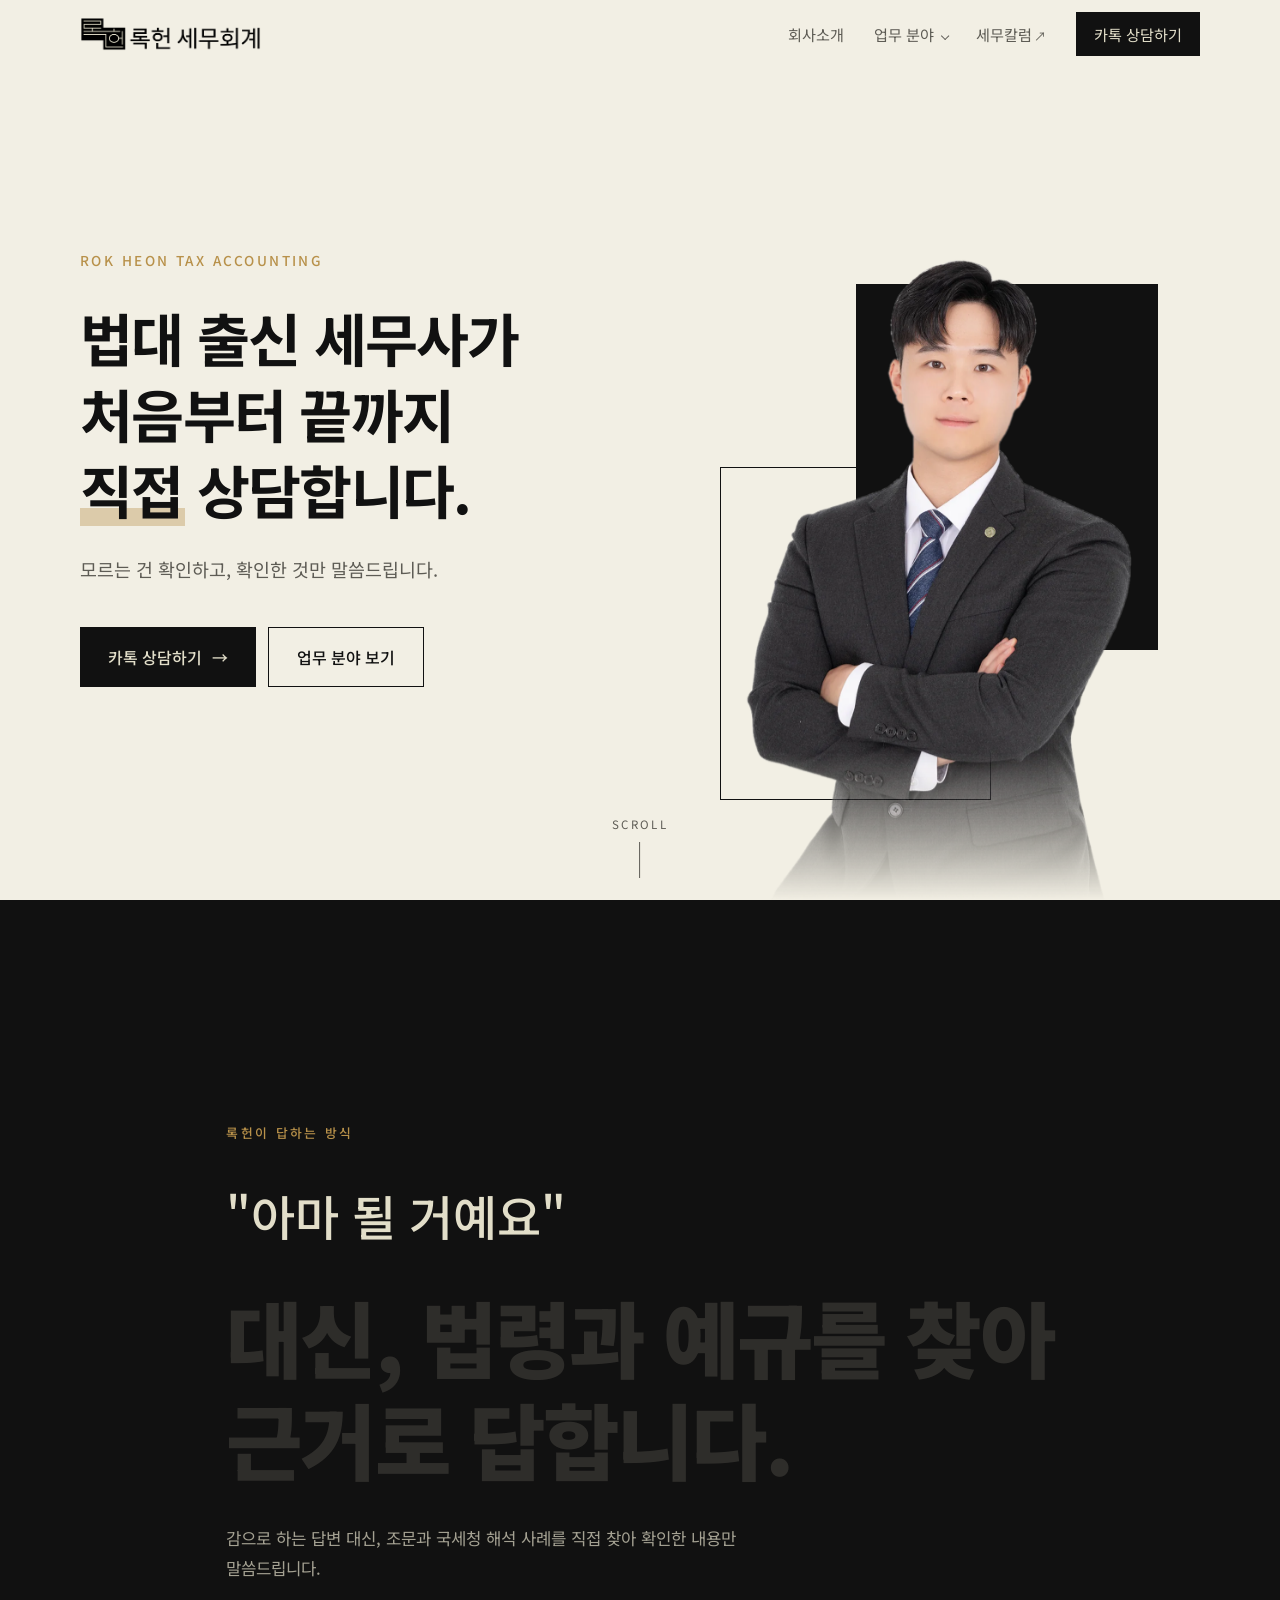
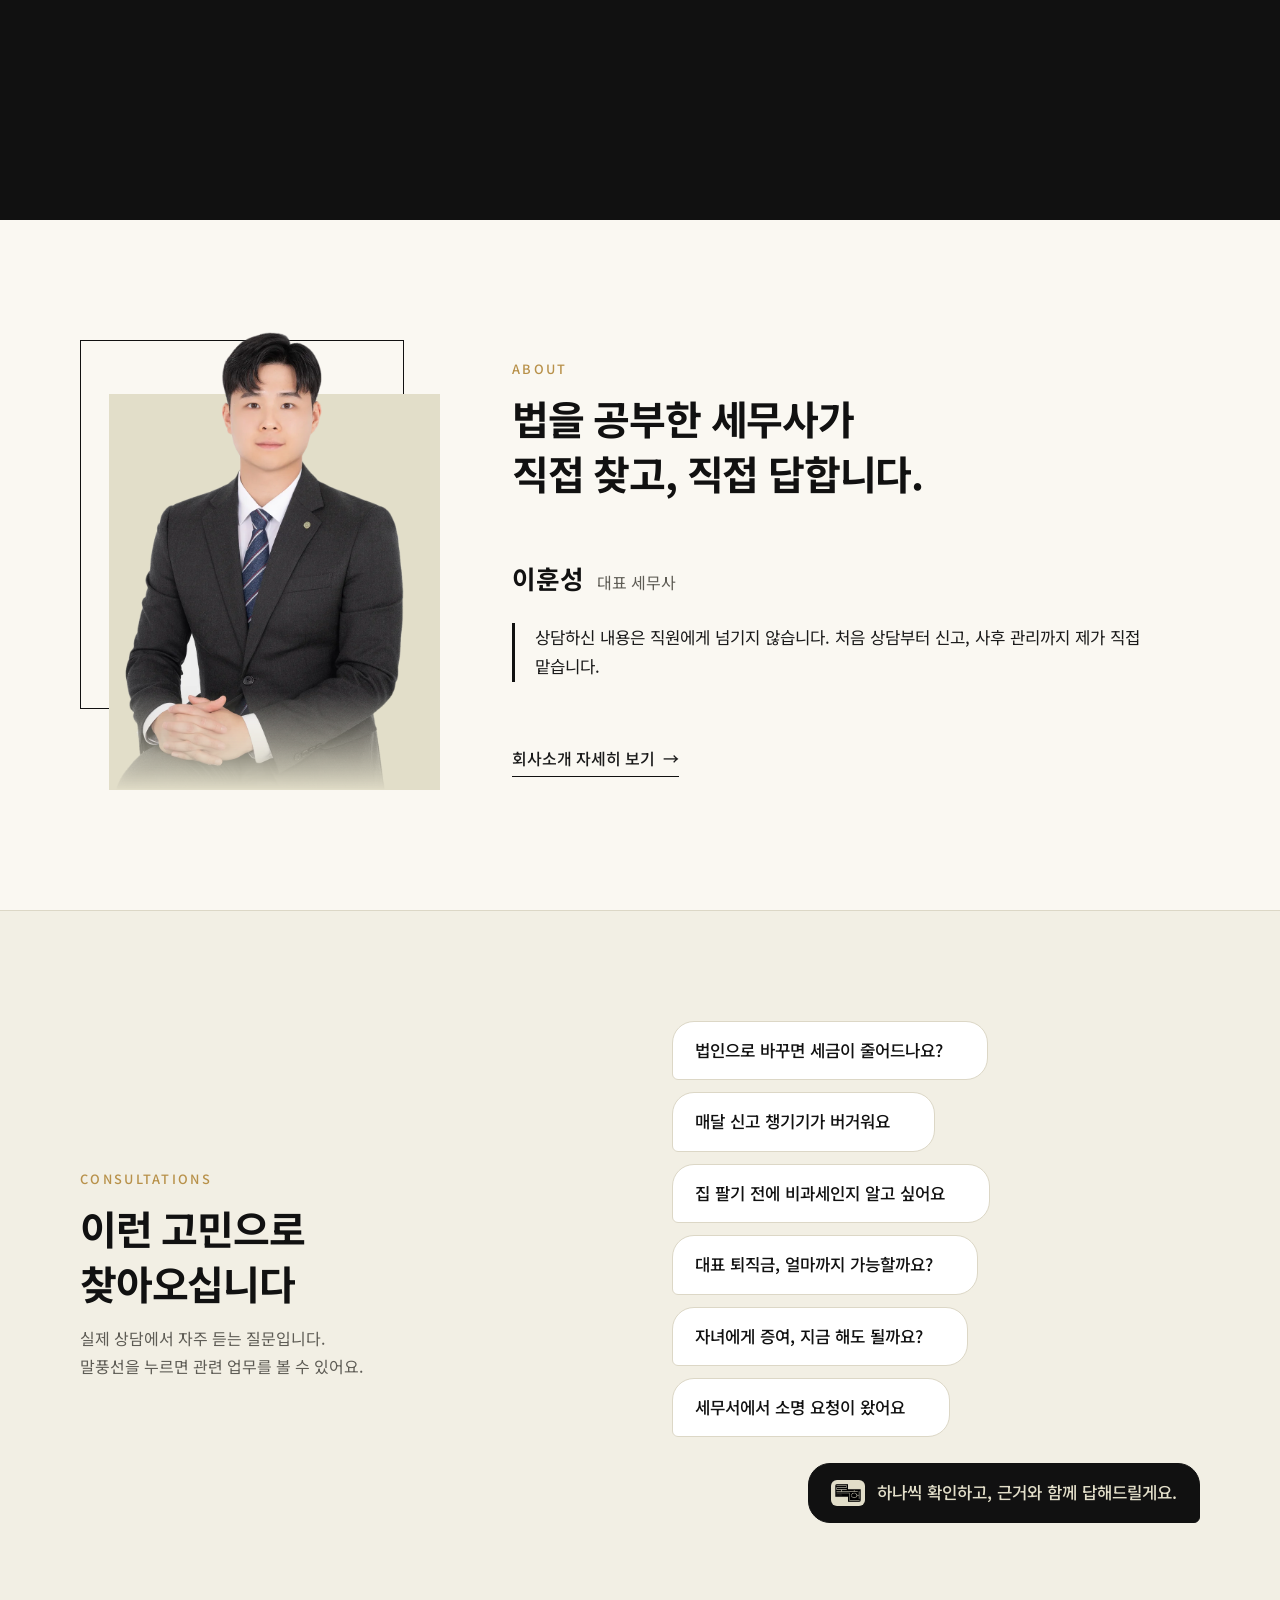
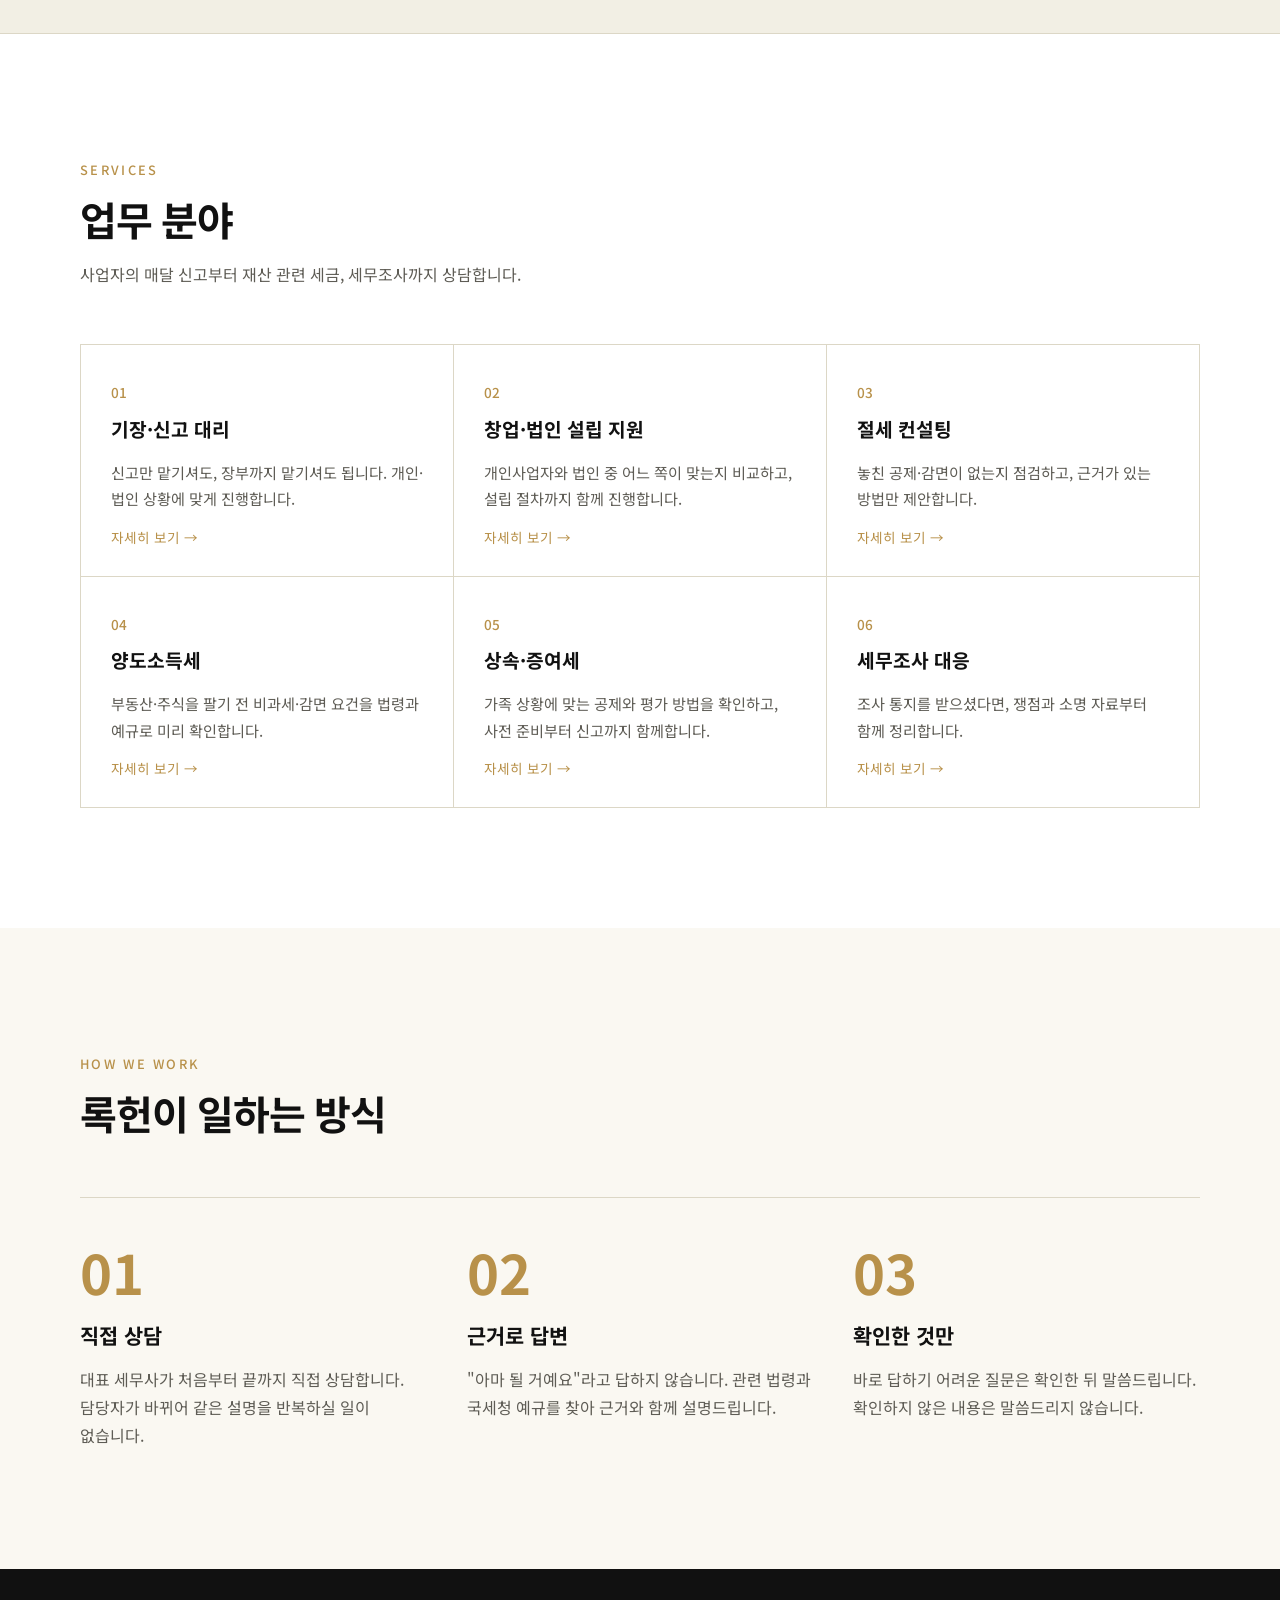
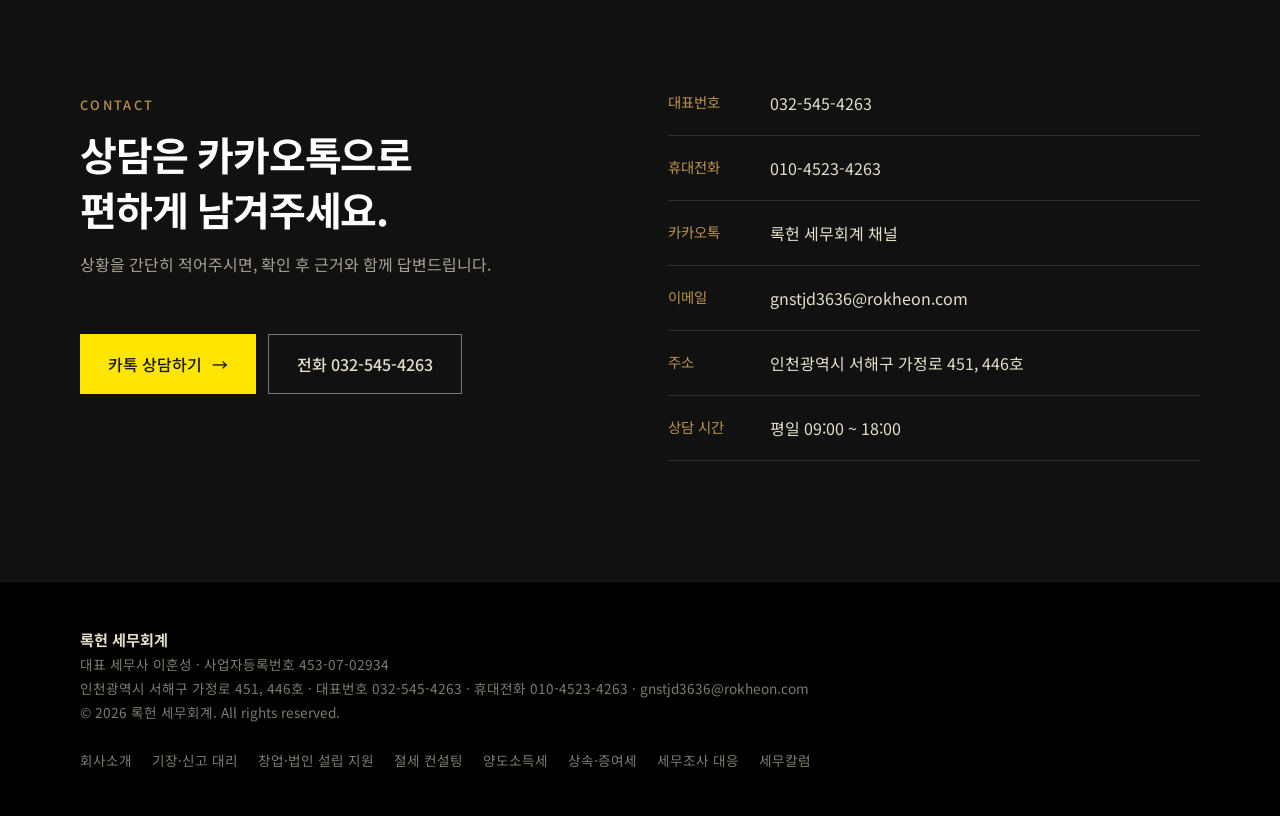
==== commit b627f48e: "홈페이지: 기장 대리를 '기장·신고 대리'로 바꾸고 신고 대리/개인 기장/법인 기장 3파트, 개인·법인 탭 규정·세금 일정(법령 원문 확인), 준비 자료·FAQ 추가 Co-Auth" ====
--- a/index.html
+++ b/index.html
@@ -11,7 +11,7 @@
 <link rel="preconnect" href="https://fonts.googleapis.com">
 <link rel="preconnect" href="https://fonts.gstatic.com" crossorigin>
 <link href="https://fonts.googleapis.com/css2?family=Noto+Sans+KR:wght@400;500;700;900&display=swap" rel="stylesheet">
-<link rel="stylesheet" href="css/style.css">
+<link rel="stylesheet" href="css/style.css?v=a7ef20ad">
 <script>document.documentElement.classList.add('js');</script>
 </head>
 <body>
@@ -26,7 +26,7 @@
       <div class="dd">
         <button class="dd-btn" aria-expanded="false">업무 분야<span class="chev"></span></button>
         <div class="dd-panel">
-          <a href="services/bookkeeping.html">기장 대리 <span>→</span></a>
+          <a href="services/bookkeeping.html">기장·신고 대리 <span>→</span></a>
           <a href="services/startup.html">창업·법인 설립 지원 <span>→</span></a>
           <a href="services/tax-planning.html">절세 컨설팅 <span>→</span></a>
           <a href="services/capital-gains.html">양도소득세 <span>→</span></a>
@@ -34,7 +34,7 @@
           <a href="services/tax-audit.html">세무조사 대응 <span>→</span></a>
         </div>
       </div>
-      <a href="https://blog.naver.com/rokheontax" target="_blank" rel="noopener">세무칼럼<span class="ext">↗</span></a>
+      <a href="https://blog.naver.com/PostList.naver?blogId=rokheontax&amp;from=postList&amp;categoryNo=3" target="_blank" rel="noopener">세무칼럼<span class="ext">↗</span></a>
       <a href="https://pf.kakao.com/_EGkQG/chat" target="_blank" rel="noopener" class="cta">카톡 상담하기</a>
     </nav>
   </div>
@@ -133,7 +133,7 @@
         <p>사업자의 매달 신고부터 재산 관련 세금, 세무조사까지 상담합니다.</p>
       </div>
       <div class="cards">
-        <a class="card" href="services/bookkeeping.html" data-reveal style="--d:0.00s"><div class="num">01</div><h4>기장 대리</h4><p>매달 장부 작성과 부가가치세·원천세 신고를 맡아 사업에만 집중하실 수 있게 합니다.</p><span class="go">자세히 보기 <span class="arr">→</span></span></a>
+        <a class="card" href="services/bookkeeping.html" data-reveal style="--d:0.00s"><div class="num">01</div><h4>기장·신고 대리</h4><p>신고만 맡기셔도, 장부까지 맡기셔도 됩니다. 개인·법인 상황에 맞게 진행합니다.</p><span class="go">자세히 보기 <span class="arr">→</span></span></a>
         <a class="card" href="services/startup.html" data-reveal style="--d:0.08s"><div class="num">02</div><h4>창업·법인 설립 지원</h4><p>개인사업자와 법인 중 어느 쪽이 맞는지 비교하고, 설립 절차까지 함께 진행합니다.</p><span class="go">자세히 보기 <span class="arr">→</span></span></a>
         <a class="card" href="services/tax-planning.html" data-reveal style="--d:0.16s"><div class="num">03</div><h4>절세 컨설팅</h4><p>놓친 공제·감면이 없는지 점검하고, 근거가 있는 방법만 제안합니다.</p><span class="go">자세히 보기 <span class="arr">→</span></span></a>
         <a class="card" href="services/capital-gains.html" data-reveal style="--d:0.24s"><div class="num">04</div><h4>양도소득세</h4><p>부동산·주식을 팔기 전 비과세·감면 요건을 법령과 예규로 미리 확인합니다.</p><span class="go">자세히 보기 <span class="arr">→</span></span></a>
@@ -198,7 +198,7 @@
       © 2026 록헌 세무회계. All rights reserved.
     </div>
     <nav>
-      <a href="about.html">회사소개</a><a href="services/bookkeeping.html">기장 대리</a><a href="services/startup.html">창업·법인 설립 지원</a><a href="services/tax-planning.html">절세 컨설팅</a><a href="services/capital-gains.html">양도소득세</a><a href="services/inheritance-gift.html">상속·증여세</a><a href="services/tax-audit.html">세무조사 대응</a><a href="https://blog.naver.com/rokheontax" target="_blank" rel="noopener">세무칼럼</a>
+      <a href="about.html">회사소개</a><a href="services/bookkeeping.html">기장·신고 대리</a><a href="services/startup.html">창업·법인 설립 지원</a><a href="services/tax-planning.html">절세 컨설팅</a><a href="services/capital-gains.html">양도소득세</a><a href="services/inheritance-gift.html">상속·증여세</a><a href="services/tax-audit.html">세무조사 대응</a><a href="https://blog.naver.com/PostList.naver?blogId=rokheontax&amp;from=postList&amp;categoryNo=3" target="_blank" rel="noopener">세무칼럼</a>
     </nav>
   </div>
 </footer>
@@ -208,6 +208,6 @@
   <a href="https://pf.kakao.com/_EGkQG/chat" target="_blank" rel="noopener" class="kakao">카톡 상담하기</a>
 </div>
 
-<script src="js/main.js"></script>
+<script src="js/main.js?v=add822f6"></script>
 </body>
 </html>
--- a/css/style.css
+++ b/css/style.css
@@ -330,6 +330,8 @@
   .dd-panel { position: static; width: auto; opacity: 1; visibility: visible; transform: none; box-shadow: none; border: 0; padding: 0; display: none; background: var(--cream-bg); }
   .dd-panel::before { display: none; }
   .dd.open .dd-panel { display: block; }
+  /* PC용 마우스오버 가운데 정렬(translate -50%)이 터치 시 적용되어 목록이 화면 왼쪽 밖으로 밀리던 문제 방지 */
+  .dd:hover .dd-panel, .dd:focus-within .dd-panel { transform: none; opacity: 1; visibility: visible; }
   .dd.open .chev { transform: rotate(225deg) translateY(-1px); }
   .dd:hover .chev { transform: rotate(45deg) translateY(-3px); }
   .dd.open:hover .chev { transform: rotate(225deg) translateY(-1px); }
@@ -387,3 +389,57 @@
   .worries-grid { grid-template-columns: 1fr; gap: 36px; }
   .msg { font-size: 1rem; padding: 12px 18px; }
 }
+
+/* ── 업무 페이지 추가 섹션: 맡기는 방식·규정·세금 일정·FAQ ── */
+.parts { display: grid; grid-template-columns: repeat(3, 1fr); gap: 20px; }
+.part { display: flex; flex-direction: column; padding: 34px 30px; background: var(--bg); border: 1px solid var(--line); border-top: 3px solid var(--gold); }
+.part .tag { align-self: flex-start; font-size: 0.78rem; color: var(--gold); border: 1px solid var(--gold); padding: 2px 10px; letter-spacing: 0.04em; }
+.part h3 { font-size: 1.35rem; color: var(--black); margin: 14px 0 8px; letter-spacing: -0.02em; }
+.part .who { color: var(--muted); font-size: 0.93rem; min-height: 3.2em; }
+.part ul { list-style: none; margin-top: 18px; border-top: 1px solid var(--line); }
+.part li { padding: 11px 0 11px 22px; border-bottom: 1px solid var(--line); position: relative; font-size: 0.97rem; }
+.part li::before { content: ""; position: absolute; left: 2px; top: 1.15em; width: 9px; height: 5px; border-left: 2px solid var(--gold); border-bottom: 2px solid var(--gold); transform: rotate(-45deg); }
+.part-note { margin-top: auto; padding-top: 18px; font-size: 0.85rem; color: var(--muted); }
+.part-note::before { content: "※ "; color: var(--gold); }
+
+.tabs { display: inline-flex; gap: 0; margin-bottom: 28px; border: 1px solid var(--black); }
+.tabs button { font: inherit; font-size: 0.95rem; padding: 10px 22px; background: transparent; border: 0; cursor: pointer; color: var(--ink); transition: 0.2s; }
+.tabs button + button { border-left: 1px solid var(--black); }
+.tabs button[aria-selected="true"] { background: var(--black); color: var(--cream); }
+.js .tab-panel:not(.on) { display: none; }
+
+.rules { display: grid; grid-template-columns: 1fr 1fr; gap: 20px; }
+.rule { padding: 30px 30px 26px; background: var(--bg); border: 1px solid var(--line); }
+.rule h4 { font-size: 1.12rem; color: var(--black); margin-bottom: 10px; letter-spacing: -0.02em; }
+.rule p { color: var(--muted); font-size: 0.95rem; }
+.rule small { display: block; margin-top: 14px; font-size: 0.8rem; color: var(--gold); }
+
+.cal { border-top: 1px solid var(--black); }
+.cal-row { display: grid; grid-template-columns: 130px 1fr 260px; gap: 24px; align-items: baseline; padding: 18px 4px; border-bottom: 1px solid var(--line); }
+.cal-row b { color: var(--gold); font-size: 1.05rem; }
+.cal-row strong { color: var(--black); font-weight: 700; }
+.cal-row span { display: block; color: var(--muted); font-size: 0.9rem; }
+.cal-row small { color: var(--muted); font-size: 0.82rem; text-align: right; }
+.cal-note { margin-top: 18px; font-size: 0.88rem; color: var(--muted); }
+
+.faq { border-top: 1px solid var(--line); }
+.qa { border-bottom: 1px solid var(--line); }
+.qa summary { list-style: none; cursor: pointer; padding: 20px 36px 20px 0; position: relative; font-weight: 500; font-size: 1.02rem; }
+.qa summary::-webkit-details-marker { display: none; }
+.qa summary::after { content: "+"; position: absolute; right: 4px; top: 50%; transform: translateY(-50%); color: var(--gold); font-size: 1.4rem; font-weight: 400; transition: transform 0.25s; }
+.qa[open] summary::after { transform: translateY(-50%) rotate(45deg); }
+.qa p { color: var(--muted); padding: 0 8px 22px 0; font-size: 0.96rem; }
+
+@media (max-width: 960px) {
+  .parts { grid-template-columns: 1fr; }
+  .part .who { min-height: 0; }
+  .cal-row { grid-template-columns: 110px 1fr; }
+  .cal-row small { grid-column: 2; text-align: left; margin-top: -14px; }
+}
+@media (max-width: 760px) {
+  .rules { grid-template-columns: 1fr; }
+  .tabs { display: flex; }
+  .tabs button { flex: 1; padding: 10px 8px; font-size: 0.9rem; }
+  .cal-row { grid-template-columns: 1fr; gap: 2px; padding: 16px 2px; }
+  .cal-row small { grid-column: auto; margin-top: 4px; }
+}
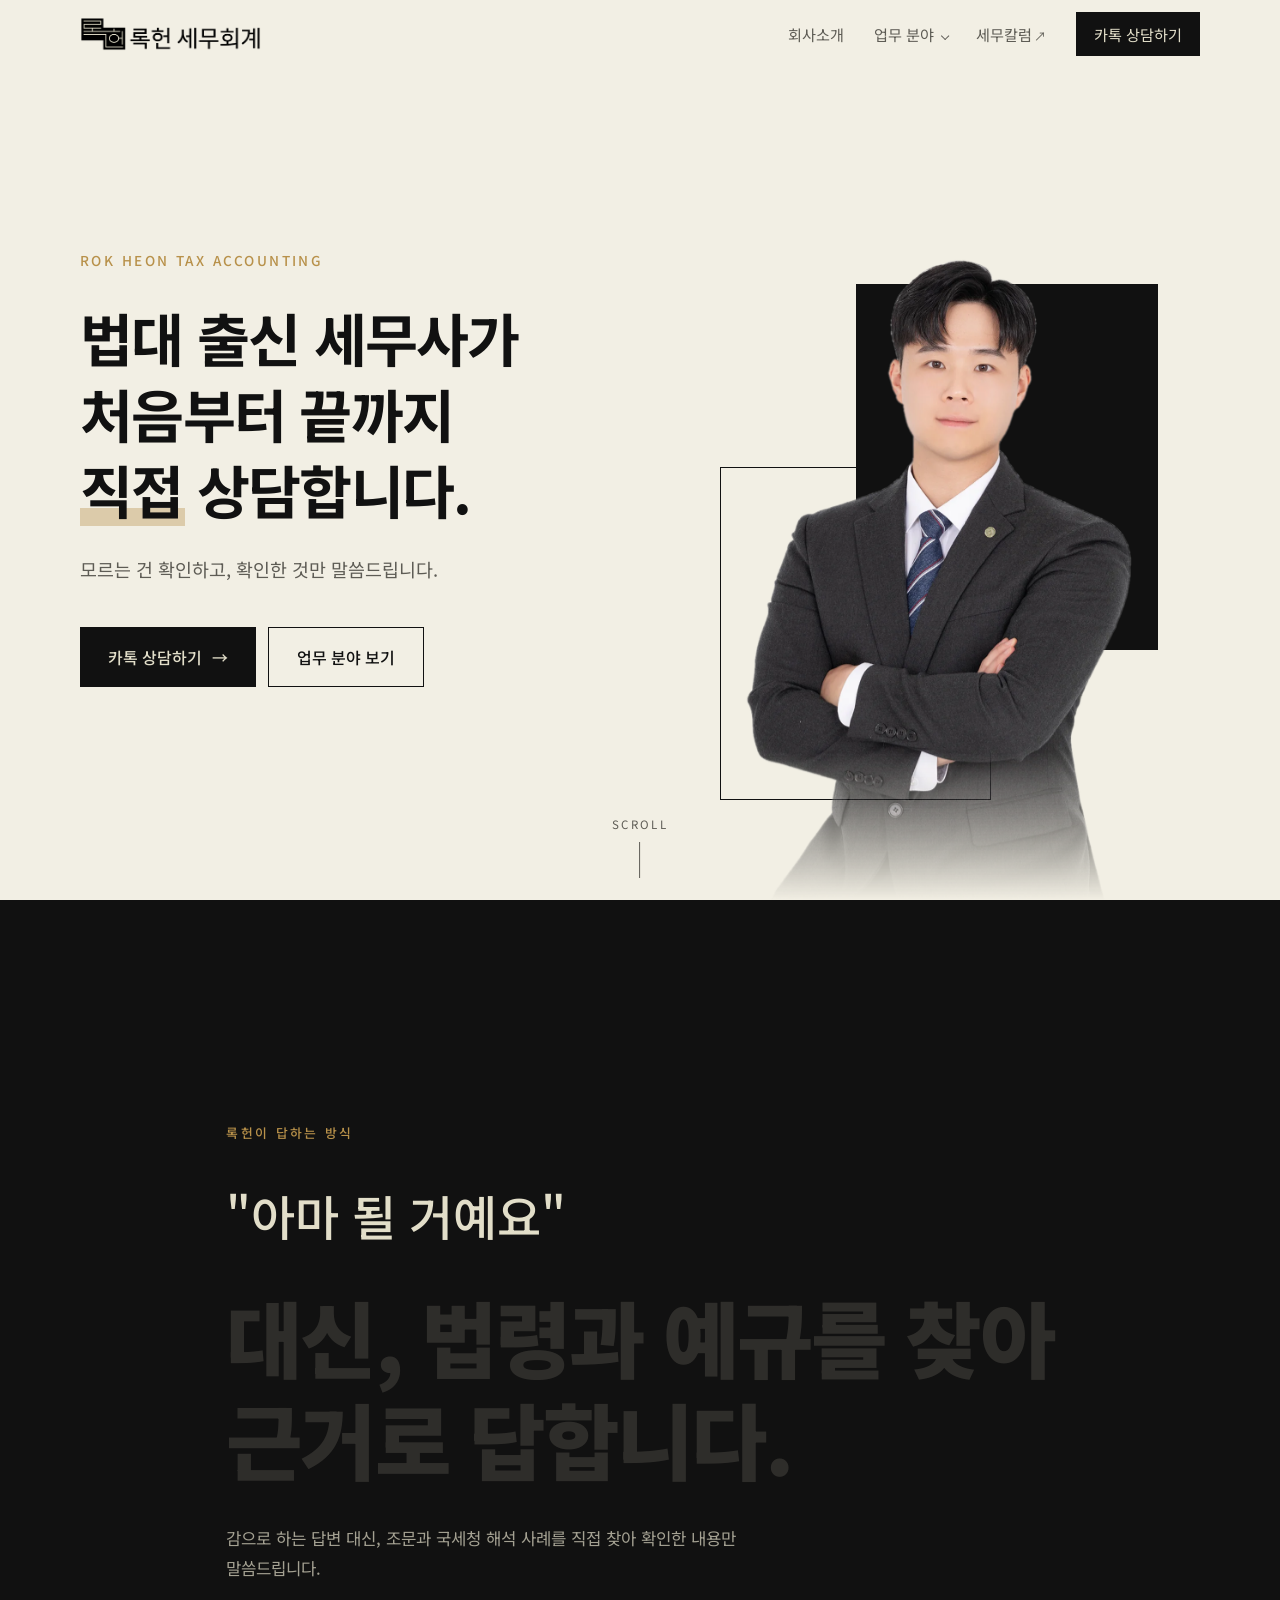
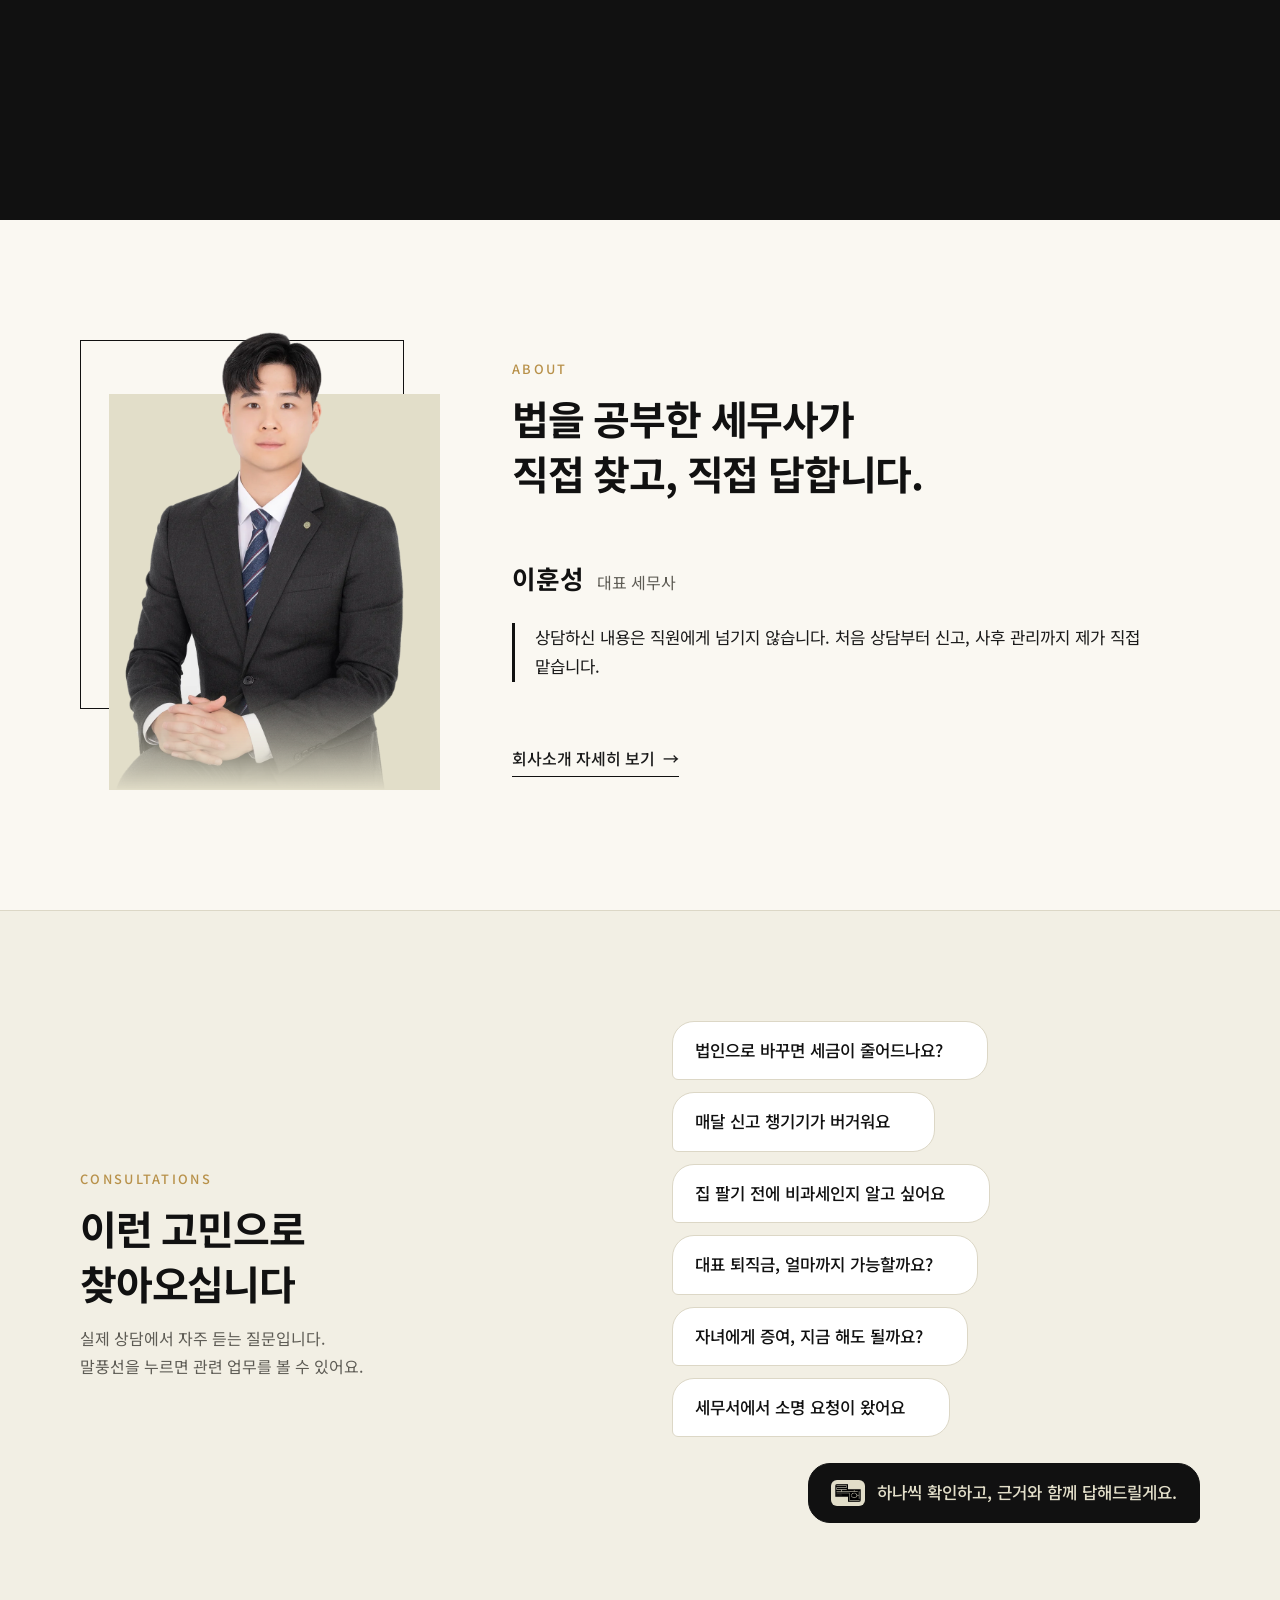
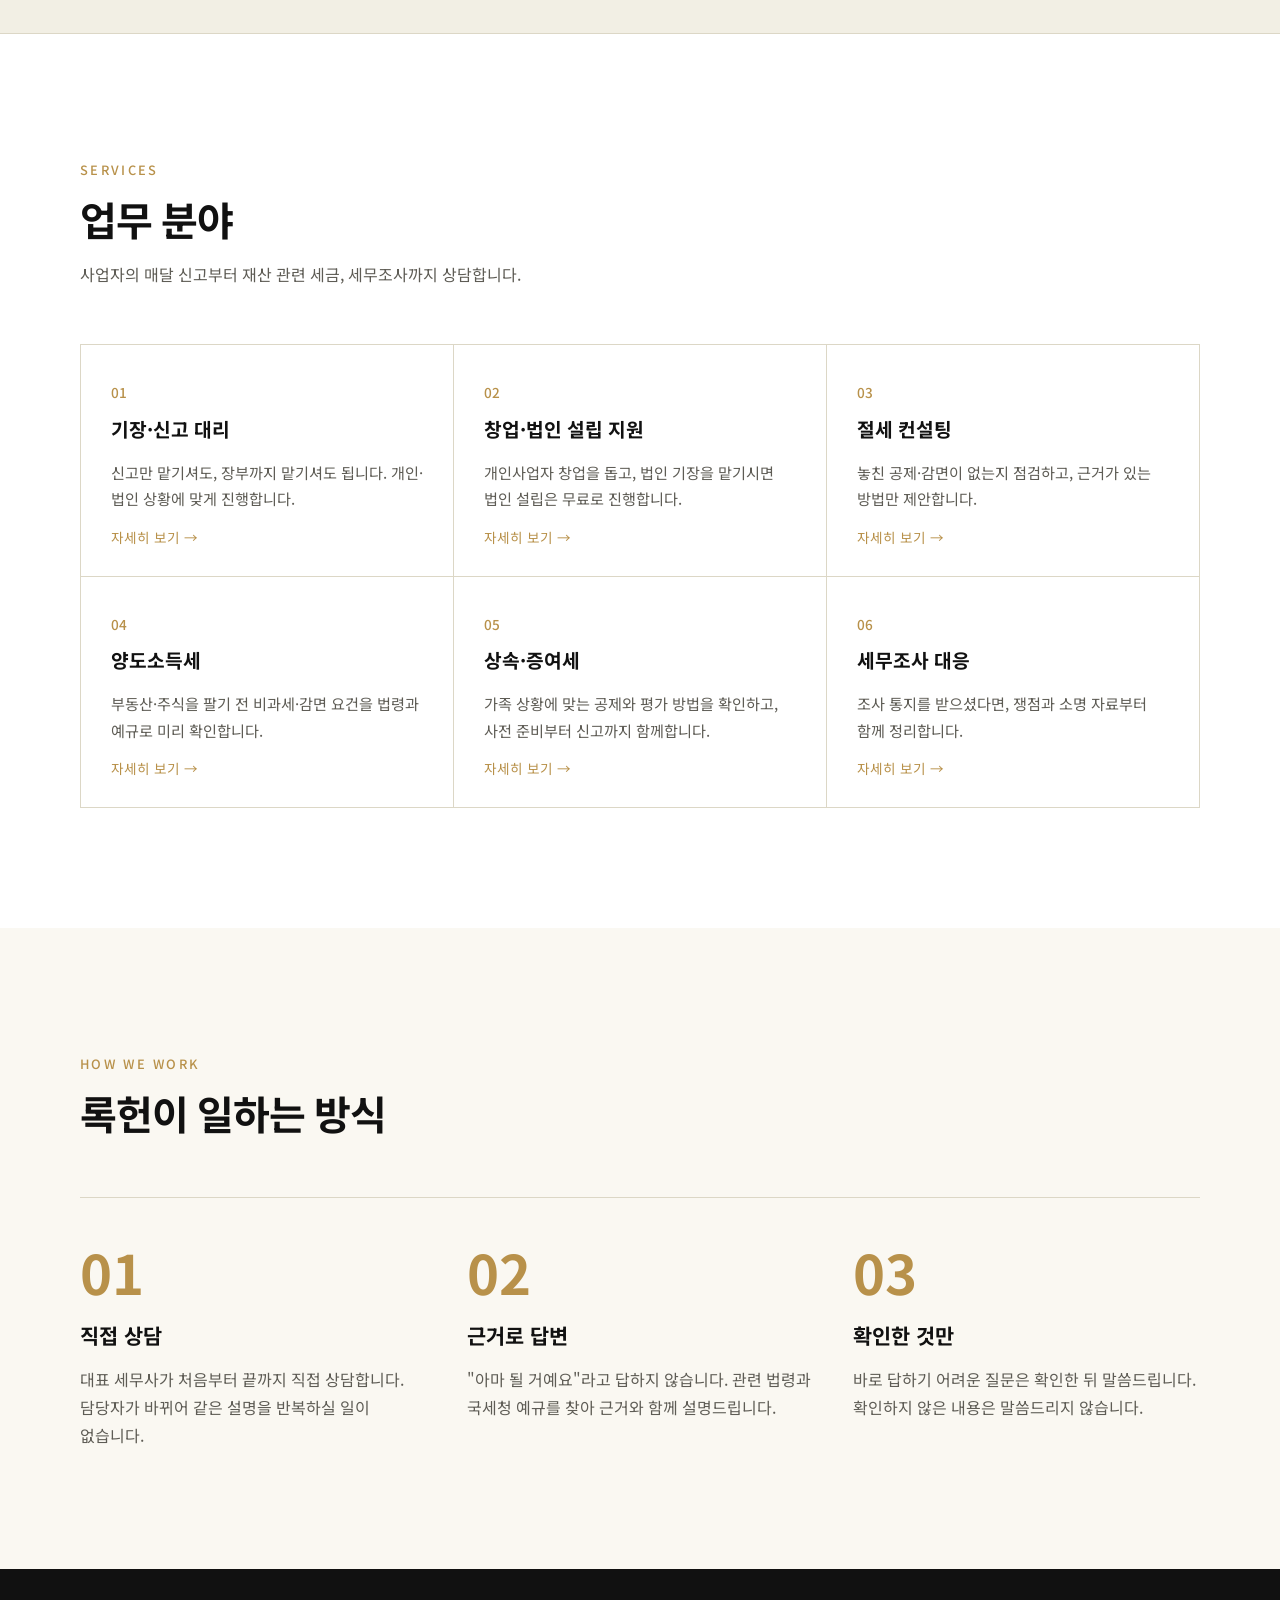
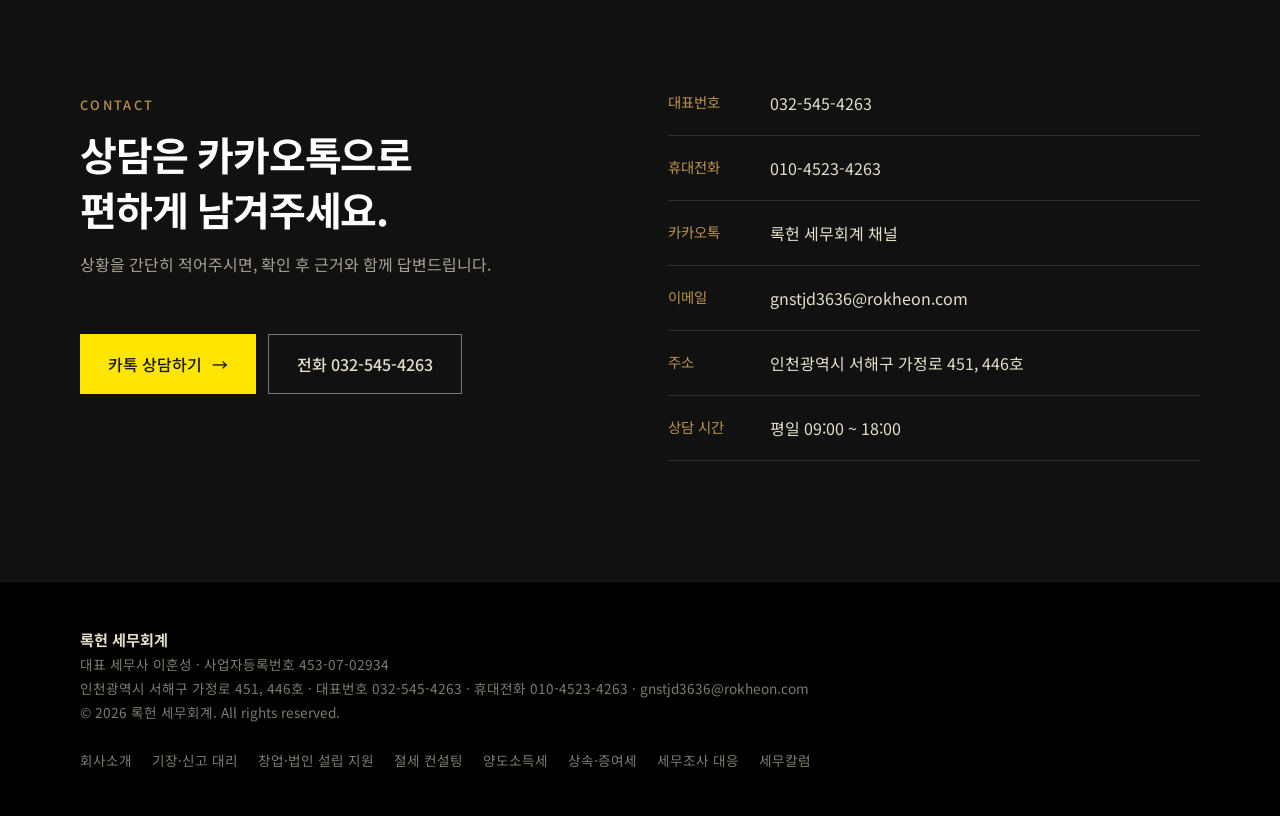
==== commit ae2c52ec: "홈페이지: 창업·법인 설립 페이지를 창업 지원·무료 법인 설립 두 파트로 채움 (조문 원문 확인) Co-Authored-By: Claude Opus 5.5 <noreply@anth" ====
--- a/index.html
+++ b/index.html
@@ -11,7 +11,7 @@
 <link rel="preconnect" href="https://fonts.googleapis.com">
 <link rel="preconnect" href="https://fonts.gstatic.com" crossorigin>
 <link href="https://fonts.googleapis.com/css2?family=Noto+Sans+KR:wght@400;500;700;900&display=swap" rel="stylesheet">
-<link rel="stylesheet" href="css/style.css?v=a7ef20ad">
+<link rel="stylesheet" href="css/style.css?v=a12a17cb">
 <script>document.documentElement.classList.add('js');</script>
 </head>
 <body>
@@ -134,7 +134,7 @@
       </div>
       <div class="cards">
         <a class="card" href="services/bookkeeping.html" data-reveal style="--d:0.00s"><div class="num">01</div><h4>기장·신고 대리</h4><p>신고만 맡기셔도, 장부까지 맡기셔도 됩니다. 개인·법인 상황에 맞게 진행합니다.</p><span class="go">자세히 보기 <span class="arr">→</span></span></a>
-        <a class="card" href="services/startup.html" data-reveal style="--d:0.08s"><div class="num">02</div><h4>창업·법인 설립 지원</h4><p>개인사업자와 법인 중 어느 쪽이 맞는지 비교하고, 설립 절차까지 함께 진행합니다.</p><span class="go">자세히 보기 <span class="arr">→</span></span></a>
+        <a class="card" href="services/startup.html" data-reveal style="--d:0.08s"><div class="num">02</div><h4>창업·법인 설립 지원</h4><p>개인사업자 창업을 돕고, 법인 기장을 맡기시면 법인 설립은 무료로 진행합니다.</p><span class="go">자세히 보기 <span class="arr">→</span></span></a>
         <a class="card" href="services/tax-planning.html" data-reveal style="--d:0.16s"><div class="num">03</div><h4>절세 컨설팅</h4><p>놓친 공제·감면이 없는지 점검하고, 근거가 있는 방법만 제안합니다.</p><span class="go">자세히 보기 <span class="arr">→</span></span></a>
         <a class="card" href="services/capital-gains.html" data-reveal style="--d:0.24s"><div class="num">04</div><h4>양도소득세</h4><p>부동산·주식을 팔기 전 비과세·감면 요건을 법령과 예규로 미리 확인합니다.</p><span class="go">자세히 보기 <span class="arr">→</span></span></a>
         <a class="card" href="services/inheritance-gift.html" data-reveal style="--d:0.32s"><div class="num">05</div><h4>상속·증여세</h4><p>가족 상황에 맞는 공제와 평가 방법을 확인하고, 사전 준비부터 신고까지 함께합니다.</p><span class="go">자세히 보기 <span class="arr">→</span></span></a>
--- a/css/style.css
+++ b/css/style.css
@@ -391,7 +391,7 @@
 }
 
 /* ── 업무 페이지 추가 섹션: 맡기는 방식·규정·세금 일정·FAQ ── */
-.parts { display: grid; grid-template-columns: repeat(3, 1fr); gap: 20px; }
+.parts { display: grid; grid-template-columns: repeat(var(--n, 3), 1fr); gap: 20px; }
 .part { display: flex; flex-direction: column; padding: 34px 30px; background: var(--bg); border: 1px solid var(--line); border-top: 3px solid var(--gold); }
 .part .tag { align-self: flex-start; font-size: 0.78rem; color: var(--gold); border: 1px solid var(--gold); padding: 2px 10px; letter-spacing: 0.04em; }
 .part h3 { font-size: 1.35rem; color: var(--black); margin: 14px 0 8px; letter-spacing: -0.02em; }
@@ -401,6 +401,12 @@
 .part li::before { content: ""; position: absolute; left: 2px; top: 1.15em; width: 9px; height: 5px; border-left: 2px solid var(--gold); border-bottom: 2px solid var(--gold); transform: rotate(-45deg); }
 .part-note { margin-top: auto; padding-top: 18px; font-size: 0.85rem; color: var(--muted); }
 .part-note::before { content: "※ "; color: var(--gold); }
+.price { margin-top: auto; padding: 16px 0 0; }
+.price div { display: flex; justify-content: space-between; gap: 12px; align-items: baseline; padding: 12px 16px; background: var(--white); border: 1px solid var(--line); }
+.price div + div { border-top: 0; }
+.price dt { font-size: 0.88rem; color: var(--muted); }
+.price dd { font-weight: 700; color: var(--black); white-space: nowrap; }
+.price + .part-note { margin-top: 0; padding-top: 12px; }
 
 .tabs { display: inline-flex; gap: 0; margin-bottom: 28px; border: 1px solid var(--black); }
 .tabs button { font: inherit; font-size: 0.95rem; padding: 10px 22px; background: transparent; border: 0; cursor: pointer; color: var(--ink); transition: 0.2s; }
